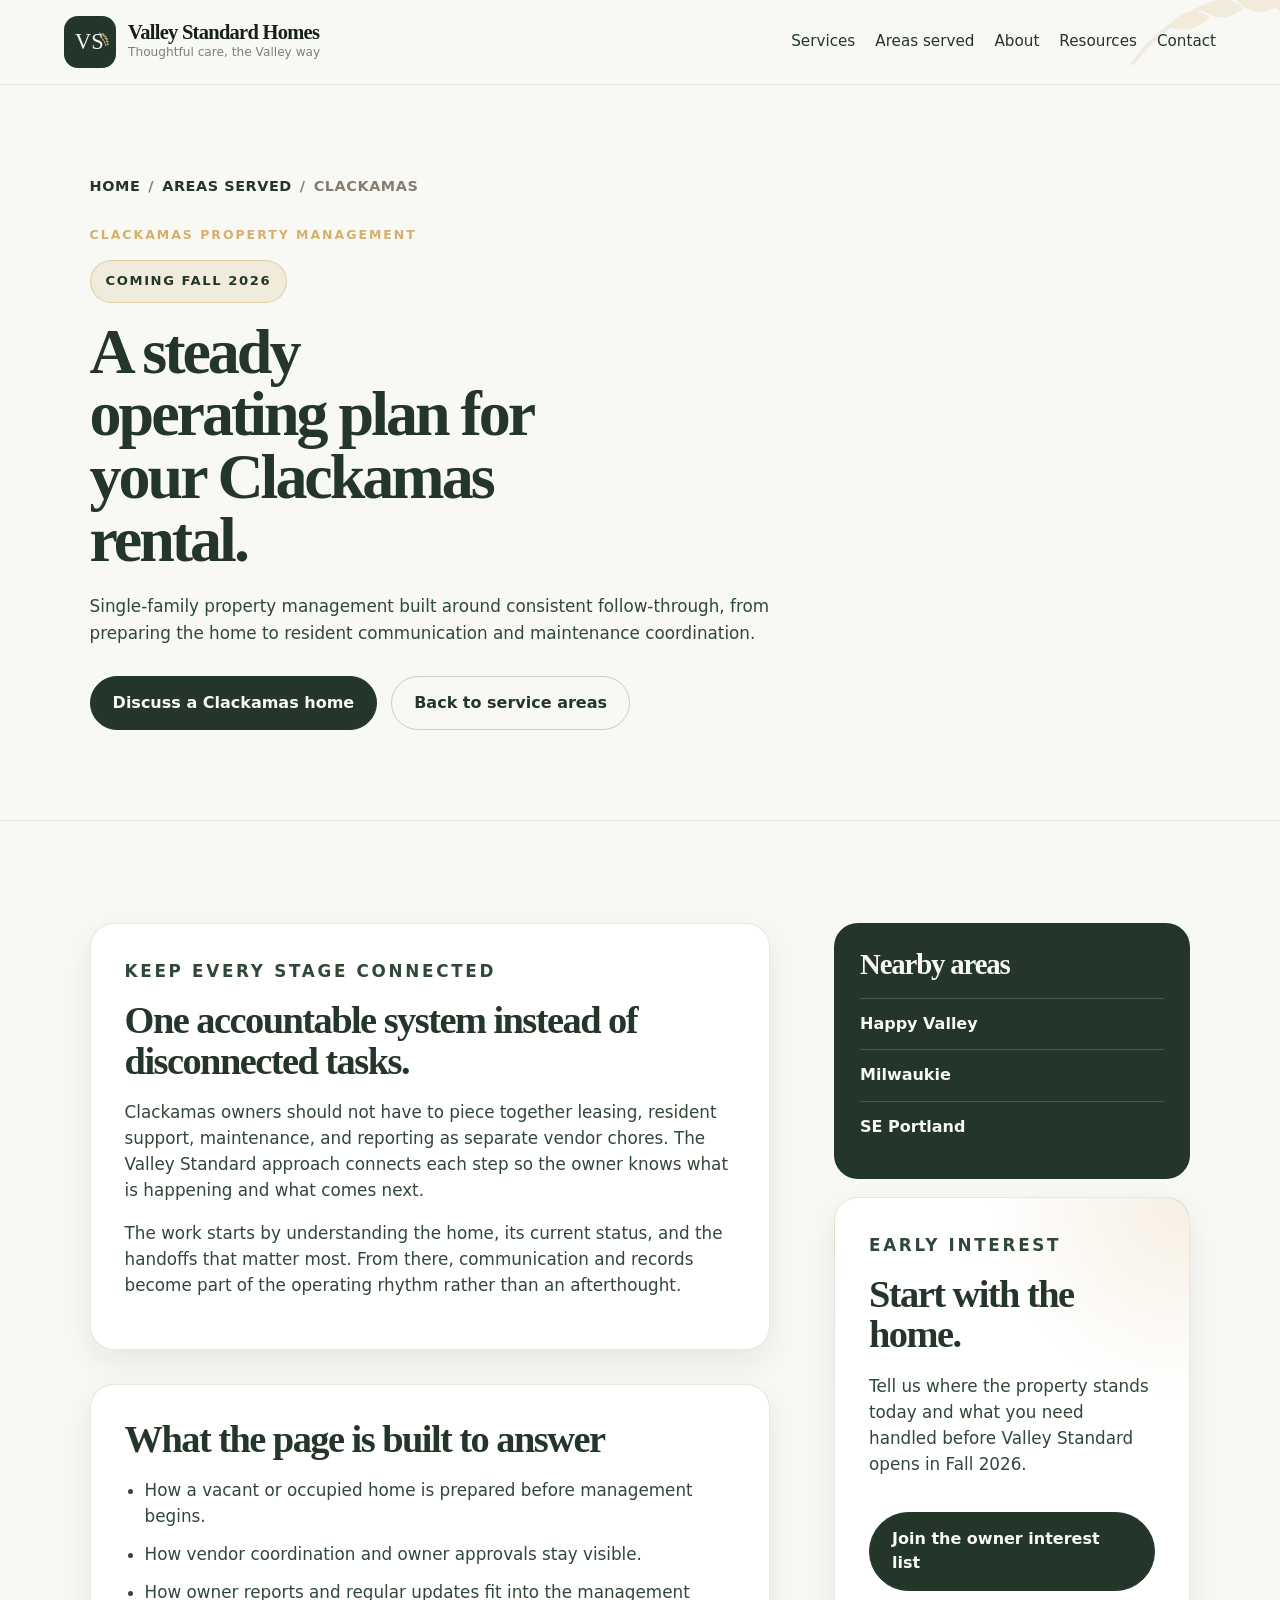
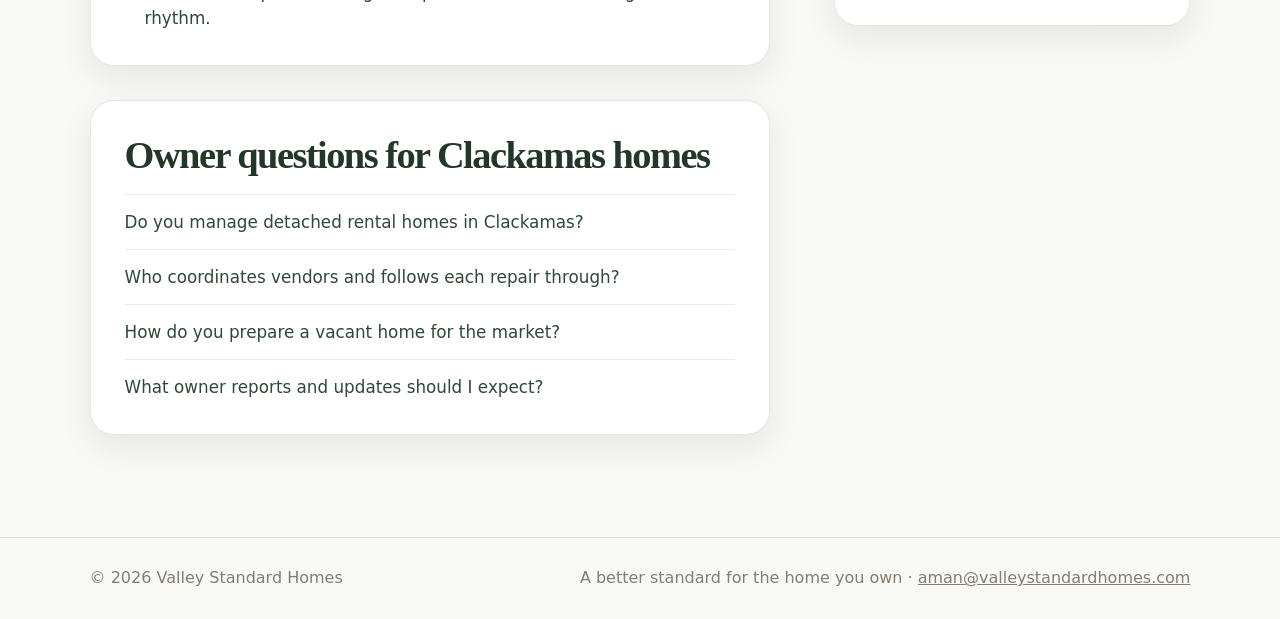
==== areas/clackamas/index.html @ 62364cc5 "Build service area pages Co-authored-by: Copilot App <223556219+Copilot@users.noreply.github.com>  C" ====
<!doctype html>
<html lang="en">
  <head>
    <meta charset="utf-8">
    <meta name="viewport" content="width=device-width, initial-scale=1">
    <title>Clackamas Property Management | Valley Standard Homes</title>
    <meta name="description" content="Single-family property management for Clackamas owners who want leasing, resident communication, maintenance coordination, and owner reporting connected in one system.">
    <meta property="og:title" content="Clackamas Property Management | Valley Standard Homes">
    <meta property="og:description" content="A steady operating plan for your Clackamas rental, from preparing the home to owner updates.">
    <meta property="og:type" content="website">
    <meta property="og:url" content="https://valleystandardhomes.com/areas/clackamas/">
    <meta property="og:image" content="https://valleystandardhomes.com/assets/social-card.png">
    <meta property="og:image:type" content="image/png">
    <meta property="og:image:width" content="1200">
    <meta property="og:image:height" content="630">
    <meta property="og:image:alt" content="Valley Standard Homes logo and single-family property management message">
    <link rel="canonical" href="https://valleystandardhomes.com/areas/clackamas/">
    <link rel="icon" href="../../assets/valley-standard-icon.svg" type="image/svg+xml">
    <link rel="stylesheet" href="../../styles.css">
  </head>
  <body>
    <header class="site-header">
      <svg class="header-olive" viewBox="0 0 220 88" aria-hidden="true"><path d="M18 70 C74 12, 142 8, 206 28" /><path d="M58 38 C70 24, 87 22, 100 34 C86 45, 71 46, 58 38Z" /><path d="M92 25 C106 14, 123 15, 134 29 C119 39, 105 38, 92 25Z" /><path d="M128 20 C144 12, 160 16, 169 31 C153 39, 139 35, 128 20Z" /><path d="M162 25 C178 20, 192 27, 198 43 C183 48, 171 41, 162 25Z" /></svg>
      <a class="brand" href="/" aria-label="Valley Standard Homes home"><img src="../../assets/valley-standard-icon.svg" alt="" class="brand-mark"><span><strong>Valley Standard Homes</strong><small>Thoughtful care, the Valley way</small></span></a>
      <nav class="nav" aria-label="Main navigation"><a href="/#services">Services</a><a href="/#areas">Areas served</a><a href="/#about">About</a><a href="/#resources">Resources</a><a href="/#contact">Contact</a></nav>
      <details class="mobile-menu"><summary aria-label="Open navigation menu"><span></span><span></span><span></span></summary><div class="mobile-menu-panel"><a href="/#services">Services</a><a href="/#areas">Areas served</a><a href="/#about">About</a><a href="/#resources">Resources</a><a href="/#contact">Contact</a></div></details>
    </header>

    <main>
      <section class="area-page-hero">
        <nav class="breadcrumb" aria-label="Breadcrumb"><a href="/">Home</a><span>/</span><a href="/#areas">Areas served</a><span>/</span><span>Clackamas</span></nav>
        <p class="eyebrow">Clackamas property management</p>
        <p class="launch-status">Coming Fall 2026</p>
        <h1>A steady operating plan for your Clackamas rental.</h1>
        <p class="hero-copy">Single-family property management built around consistent follow-through, from preparing the home to resident communication and maintenance coordination.</p>
        <div class="hero-actions"><a class="button primary" href="/#contact">Discuss a Clackamas home</a><a class="button secondary" href="/#areas">Back to service areas</a></div>
      </section>

      <section class="section area-layout">
        <div class="area-main">
          <article class="area-panel">
            <p class="eyebrow">Keep every stage connected</p>
            <h2>One accountable system instead of disconnected tasks.</h2>
            <p>Clackamas owners should not have to piece together leasing, resident support, maintenance, and reporting as separate vendor chores. The Valley Standard approach connects each step so the owner knows what is happening and what comes next.</p>
            <p>The work starts by understanding the home, its current status, and the handoffs that matter most. From there, communication and records become part of the operating rhythm rather than an afterthought.</p>
          </article>

          <article class="area-panel">
            <h2>What the page is built to answer</h2>
            <ul>
              <li>How a vacant or occupied home is prepared before management begins.</li>
              <li>How vendor coordination and owner approvals stay visible.</li>
              <li>How owner reports and regular updates fit into the management rhythm.</li>
            </ul>
          </article>

          <article class="question-panel">
            <h2>Owner questions for Clackamas homes</h2>
            <ul class="question-list">
              <li>Do you manage detached rental homes in Clackamas?</li>
              <li>Who coordinates vendors and follows each repair through?</li>
              <li>How do you prepare a vacant home for the market?</li>
              <li>What owner reports and updates should I expect?</li>
            </ul>
          </article>
        </div>

        <aside class="area-sidebar">
          <div class="area-nav-card"><h2>Nearby areas</h2><a href="/areas/happy-valley/">Happy Valley</a><a href="/areas/milwaukie/">Milwaukie</a><a href="/areas/portland/">SE Portland</a></div>
          <div class="area-cta"><p class="eyebrow">Early interest</p><h2>Start with the home.</h2><p>Tell us where the property stands today and what you need handled before Valley Standard opens in Fall 2026.</p><a class="button primary" href="/#contact">Join the owner interest list</a></div>
        </aside>
      </section>
    </main>

    <footer class="site-footer"><span>© 2026 Valley Standard Homes</span><span>A better standard for the home you own · <a href="mailto:aman@valleystandardhomes.com">aman@valleystandardhomes.com</a></span></footer>
  </body>
</html>
---- styles.css ----
:root {
  color-scheme: light;
  --green: #233629;
  --green-2: #304838;
  --cream: #f8f8f5;
  --sand: #e7dfd2;
  --mist: #dbe8df;
  --taupe: #857d71;
  --gold: #d4b06d;
  --rust: #ad4e31;
  --ink: #162019;
  --white: #ffffff;
  --shadow: 0 24px 70px rgba(22, 32, 25, 0.13);
  --display-font: "Iowan Old Style", "Bodoni 72", Didot, "Hoefler Text", Georgia, "Times New Roman", serif;
}

* {
  box-sizing: border-box;
}

html {
  overflow-x: clip;
  scroll-behavior: smooth;
  width: 100%;
}

body {
  margin: 0;
  background: var(--cream);
  color: var(--ink);
  font-family: Inter, ui-sans-serif, system-ui, -apple-system, BlinkMacSystemFont, "Segoe UI", sans-serif;
  line-height: 1.55;
  overflow-x: clip;
  width: 100%;
}

a {
  color: inherit;
}

.site-header {
  align-items: center;
  background: rgba(248, 248, 245, 0.92);
  border-bottom: 1px solid rgba(133, 125, 113, 0.18);
  display: flex;
  justify-content: space-between;
  left: 0;
  overflow: hidden;
  padding: 16px clamp(20px, 5vw, 72px);
  position: sticky;
  right: 0;
  top: 0;
  backdrop-filter: blur(14px);
  z-index: 10;
}

.header-olive {
  height: 88px;
  opacity: 0.18;
  pointer-events: none;
  position: absolute;
  right: clamp(-74px, -4vw, -24px);
  top: -18px;
  transform: rotate(-7deg);
  width: 220px;
  z-index: 0;
}

.header-olive path {
  fill: var(--gold);
}

.header-olive path:first-child {
  fill: none;
  stroke: var(--gold);
  stroke-linecap: round;
  stroke-width: 4;
}

.brand {
  align-items: center;
  display: inline-flex;
  gap: 12px;
  min-width: 0;
  position: relative;
  text-decoration: none;
  z-index: 1;
}

.brand span {
  min-width: 0;
}

.brand-mark {
  border-radius: 14px;
  height: 52px;
  width: 52px;
}

.brand strong {
  display: block;
  font-family: var(--display-font);
  font-size: clamp(1.25rem, 1.6vw, 1.7rem);
  font-weight: 700;
  letter-spacing: -0.035em;
  line-height: 1;
}

.brand small {
  color: var(--taupe);
  display: block;
  font-size: 0.76rem;
}

.nav {
  display: flex;
  gap: 20px;
  font-size: 0.95rem;
  position: relative;
  z-index: 1;
}

.nav a {
  color: var(--green);
  text-decoration: none;
}

.mobile-menu {
  display: none;
  position: relative;
  z-index: 2;
}

.mobile-menu summary {
  align-items: center;
  background: var(--green);
  border: 1px solid rgba(35, 54, 41, 0.24);
  border-radius: 999px;
  box-shadow: 0 10px 26px rgba(22, 32, 25, 0.1);
  cursor: pointer;
  display: inline-flex;
  height: 44px;
  justify-content: center;
  list-style: none;
  width: 44px;
}

.mobile-menu summary::-webkit-details-marker {
  display: none;
}

.mobile-menu summary span {
  background: var(--cream);
  border-radius: 999px;
  display: block;
  height: 2px;
  position: absolute;
  transition: transform 160ms ease, opacity 160ms ease;
  width: 18px;
}

.mobile-menu summary span:nth-child(1) {
  transform: translateY(-6px);
}

.mobile-menu summary span:nth-child(3) {
  transform: translateY(6px);
}

.mobile-menu[open] summary span:nth-child(1) {
  transform: rotate(45deg);
}

.mobile-menu[open] summary span:nth-child(2) {
  opacity: 0;
}

.mobile-menu[open] summary span:nth-child(3) {
  transform: rotate(-45deg);
}

.mobile-menu-panel {
  background: rgba(248, 248, 245, 0.98);
  border: 1px solid rgba(133, 125, 113, 0.16);
  border-radius: 0 0 26px 26px;
  box-shadow: 0 24px 54px rgba(22, 32, 25, 0.14);
  display: grid;
  gap: 0;
  left: 0;
  padding: 8px 24px 18px;
  position: fixed;
  right: 0;
  top: 84px;
}

.mobile-menu-panel a {
  align-items: center;
  border-bottom: 1px solid rgba(133, 125, 113, 0.12);
  border-radius: 0;
  color: var(--green);
  display: flex;
  font-weight: 800;
  justify-content: space-between;
  padding: 16px 0;
  text-decoration: none;
}

.mobile-menu-panel a::after {
  color: var(--gold);
  content: "→";
  font-family: Georgia, "Times New Roman", serif;
  font-size: 1.2rem;
}

.mobile-menu-panel a:last-child {
  border-bottom: 0;
}

.mobile-menu-panel a:hover {
  color: var(--gold);
}

.hero {
  align-items: center;
  display: grid;
  gap: clamp(28px, 4vw, 56px);
  grid-template-columns: minmax(620px, 1fr) minmax(320px, 0.62fr);
  min-height: auto;
  padding: clamp(42px, 5.5vw, 72px) clamp(28px, 5.5vw, 72px) clamp(52px, 6vw, 84px);
}

.hero-content {
  max-width: 760px;
}

.eyebrow {
  color: var(--gold);
  font-size: 0.78rem;
  font-weight: 800;
  letter-spacing: 0.16em;
  margin: 0 0 16px;
  text-transform: uppercase;
}

h1,
h2,
h3 {
  color: var(--green);
  font-family: var(--display-font);
  line-height: 1.05;
  margin: 0;
}

h1 {
  font-size: clamp(3.6rem, 5vw, 5.15rem);
  letter-spacing: -0.047em;
  line-height: 0.98;
  max-width: 14.5ch;
}

h2 {
  font-size: clamp(2.1rem, 4.5vw, 4rem);
  letter-spacing: -0.04em;
}

h3 {
  font-size: 1.42rem;
}

.hero-copy {
  color: var(--green-2);
  font-size: clamp(1.05rem, 1.22vw, 1.2rem);
  margin: 22px 0 0;
  max-width: 620px;
}

.launch-status {
  align-items: center;
  background: rgba(212, 176, 109, 0.18);
  border: 1px solid rgba(212, 176, 109, 0.52);
  border-radius: 999px;
  color: var(--green);
  display: inline-flex;
  font-size: 0.82rem;
  font-weight: 900;
  letter-spacing: 0.12em;
  margin: 0 0 18px;
  padding: 10px 15px;
  text-transform: uppercase;
}

.hero-actions {
  display: flex;
  flex-wrap: wrap;
  gap: 14px;
  margin-top: 30px;
}

.button {
  align-items: center;
  border-radius: 999px;
  display: inline-flex;
  gap: 10px;
  font-weight: 800;
  justify-content: center;
  padding: 14px 22px;
  text-decoration: none;
  transition: transform 160ms ease, box-shadow 160ms ease, background 160ms ease;
}

.button:hover {
  transform: translateY(-1px);
}

.button.primary {
  background: var(--green);
  color: var(--cream);
  border: 1px solid var(--green);
}

.button-icon {
  fill: none;
  height: 18px;
  stroke: currentColor;
  stroke-linecap: round;
  stroke-linejoin: round;
  stroke-width: 2;
  width: 18px;
}

.button.secondary {
  border: 1px solid rgba(35, 54, 41, 0.22);
  color: var(--green);
}

.launch-note {
  color: var(--taupe);
  font-size: 0.92rem;
  font-weight: 800;
  letter-spacing: 0.08em;
  margin: 18px 0 0;
  text-transform: uppercase;
}

.hero-card {
  background: var(--white);
  border: 1px solid rgba(133, 125, 113, 0.16);
  border-radius: 32px;
  box-shadow: var(--shadow);
  padding: clamp(24px, 3vw, 34px);
  max-width: 430px;
}

.hero-side {
  display: grid;
  gap: 18px;
  justify-items: stretch;
  max-width: 430px;
}

.side-cta {
  width: 100%;
}

.promise-card {
  overflow: hidden;
  position: relative;
}

.promise-card > :not(.promise-laurel) {
  position: relative;
  z-index: 1;
}

.promise-laurel {
  height: 230px;
  opacity: 0.13;
  position: absolute;
  right: -52px;
  top: -46px;
  width: 230px;
}

.promise-laurel path {
  fill: var(--gold);
}

.promise-laurel path:first-child {
  fill: none;
  stroke: var(--gold);
  stroke-linecap: round;
  stroke-width: 8;
}

.logo-full {
  display: block;
  height: auto;
  margin-bottom: 20px;
  max-width: 100%;
}

.hero-card p {
  color: var(--green-2);
  font-size: 1rem;
  margin: 0;
}

.promise-card h2 {
  font-size: clamp(2rem, 2.9vw, 3rem);
  letter-spacing: -0.04em;
  margin-bottom: 28px;
}

.promise-label {
  color: var(--gold);
  font-size: 0.78rem;
  font-weight: 800;
  letter-spacing: 0.16em;
  margin-bottom: 14px !important;
  text-transform: uppercase;
}

.promise-list {
  border-bottom: 1px solid rgba(133, 125, 113, 0.2);
  border-top: 1px solid rgba(133, 125, 113, 0.2);
  display: grid;
  gap: 0;
  list-style: none;
  margin: 0 0 24px;
  padding: 0;
}

.promise-list li {
  align-items: center;
  color: var(--green);
  display: flex;
  font-weight: 800;
  gap: 14px;
  padding: 16px 0;
}

.promise-list li + li {
  border-top: 1px solid rgba(133, 125, 113, 0.16);
}

.promise-list span {
  color: var(--gold);
  font-family: Georgia, "Times New Roman", serif;
  font-size: 1.1rem;
}

.founder-section {
  align-items: center;
  background: var(--green);
  color: var(--cream);
  display: grid;
  gap: clamp(34px, 5vw, 72px);
  grid-template-columns: minmax(0, 1fr) minmax(260px, 340px);
  padding-bottom: clamp(56px, 7vw, 88px);
  padding-top: clamp(56px, 7vw, 88px);
}

.proof-strip {
  background: var(--green);
  color: var(--cream);
  display: grid;
  gap: 1px;
  grid-template-columns: repeat(3, minmax(0, 1fr));
  padding: 0 clamp(20px, 7vw, 96px);
}

.proof-strip article {
  border-left: 1px solid rgba(248, 248, 245, 0.18);
  display: grid;
  gap: 8px;
  padding: 26px 22px;
}

.proof-strip article:last-child {
  border-right: 1px solid rgba(248, 248, 245, 0.18);
}

.proof-strip strong {
  color: var(--cream);
  font-family: var(--display-font);
  font-size: clamp(1.32rem, 1.9vw, 1.9rem);
  letter-spacing: -0.035em;
  line-height: 1.08;
}

.proof-strip span {
  color: rgba(248, 248, 245, 0.72);
}

.founder-section h2,
.founder-section h3 {
  color: var(--cream);
}

.founder-copy {
  max-width: 820px;
}

.founder-kicker {
  align-items: center;
  display: flex;
  gap: 16px;
  margin-bottom: 18px;
}

.founder-identity {
  display: grid;
  gap: 3px;
}

.founder-kicker .eyebrow {
  margin: 0;
}

.founder-identity strong {
  color: var(--cream);
  font-family: var(--display-font);
  font-size: clamp(1.45rem, 2vw, 1.9rem);
  font-weight: 700;
  letter-spacing: -0.03em;
  line-height: 1;
}

.founder-identity span {
  color: rgba(248, 248, 245, 0.72);
  font-size: 0.92rem;
  line-height: 1.35;
}

.founder-section h2 {
  font-size: clamp(3.25rem, 5.1vw, 5.6rem);
  max-width: 13ch;
}

.founder-copy p:not(.eyebrow),
.founder-card p {
  color: rgba(248, 248, 245, 0.82);
  font-size: clamp(1.05rem, 1.35vw, 1.22rem);
}

.founder-email-note {
  align-items: flex-start;
  background: rgba(212, 176, 109, 0.1);
  border-radius: 22px;
  color: rgba(248, 248, 245, 0.82);
  display: flex;
  font-size: 1rem;
  gap: 12px;
  line-height: 1.55;
  margin: 0;
  padding: 20px;
}

.founder-email-icon {
  fill: none;
  flex: 0 0 auto;
  height: 22px;
  margin-top: 2px;
  stroke: var(--gold);
  stroke-linecap: round;
  stroke-linejoin: round;
  stroke-width: 1.9;
  width: 22px;
}

.founder-email-note a {
  color: var(--gold);
  font-weight: 800;
  text-decoration: none;
}

.founder-email-note a:hover {
  text-decoration: underline;
}

.founder-feature {
  align-self: center;
  display: grid;
  gap: 18px;
  justify-self: end;
  max-width: 360px;
  width: 100%;
}

.founder-photo {
  aspect-ratio: 1 / 1;
  border: 1px solid rgba(248, 248, 245, 0.22);
  border-radius: 999px;
  box-shadow: 0 14px 40px rgba(0, 0, 0, 0.16);
  display: block;
  flex: 0 0 auto;
  height: 68px;
  object-fit: cover;
  object-position: center center;
  width: 68px;
}

.founder-card {
  background: rgba(248, 248, 245, 0.08);
  border: 1px solid rgba(248, 248, 245, 0.18);
  border-radius: 26px;
  padding: 28px;
}

.founder-card h3 {
  font-size: clamp(1.8rem, 2.4vw, 2.45rem);
  letter-spacing: -0.04em;
}

.section {
  padding: clamp(60px, 8vw, 110px) clamp(20px, 7vw, 96px);
}

.split {
  border-top: 1px solid rgba(133, 125, 113, 0.18);
  display: grid;
  gap: clamp(34px, 4.5vw, 64px);
  grid-template-columns: minmax(0, 0.8fr) minmax(0, 1.2fr);
}

.owner-intro {
  color: var(--taupe);
  font-size: clamp(1.02rem, 1.2vw, 1.16rem);
  margin: 24px 0 0;
  max-width: 520px;
}

.cards,
.service-grid {
  display: grid;
  gap: 18px;
}

.cards {
  grid-template-columns: repeat(3, minmax(0, 1fr));
}

.card,
.service,
.contact-form {
  background: var(--white);
  border: 1px solid rgba(133, 125, 113, 0.18);
  border-radius: 24px;
}

.card {
  display: flex;
  flex-direction: column;
  min-height: 330px;
  padding: 28px;
}

.card p {
  color: var(--taupe);
  margin: 14px 0 0;
  min-height: 142px;
}

.card-points {
  border-top: 1px solid rgba(133, 125, 113, 0.16);
  color: var(--green);
  display: flex;
  flex-wrap: wrap;
  gap: 8px;
  font-size: 0.78rem;
  font-weight: 800;
  letter-spacing: 0.04em;
  line-height: 1.1;
  list-style: none;
  margin: 0;
  padding: 20px 0 0;
  text-transform: uppercase;
}

.card-points li {
  align-items: center;
  background: rgba(212, 176, 109, 0.13);
  border: 1px solid rgba(212, 176, 109, 0.24);
  border-radius: 999px;
  display: flex;
  gap: 8px;
  padding: 9px 11px;
}

.card-points li::before {
  background: var(--gold);
  border-radius: 999px;
  content: "";
  flex: 0 0 auto;
  height: 6px;
  width: 6px;
}

.card-icon {
  align-items: center;
  background: linear-gradient(145deg, rgba(212, 176, 109, 0.2), rgba(231, 223, 210, 0.46));
  border: 1px solid rgba(212, 176, 109, 0.34);
  border-radius: 999px;
  display: inline-flex;
  height: 64px;
  justify-content: center;
  margin-bottom: 28px;
  width: 64px;
}

.card-icon svg {
  fill: none;
  height: 34px;
  stroke: var(--green);
  stroke-linecap: round;
  stroke-linejoin: round;
  stroke-width: 2.6;
  width: 34px;
}

.section-heading {
  max-width: 820px;
}

.section-heading p:not(.eyebrow),
.service-area p,
.contact-section p {
  color: var(--green-2);
  font-size: 1.12rem;
}

.service-grid {
  grid-template-columns: repeat(3, minmax(0, 1fr));
  margin-top: 42px;
}

.service {
  display: grid;
  gap: 18px;
  min-height: 238px;
  overflow: hidden;
  position: relative;
  color: var(--green);
  padding: 30px;
}

.service::after {
  background: radial-gradient(circle, rgba(212, 176, 109, 0.22), transparent 68%);
  content: "";
  height: 160px;
  position: absolute;
  right: -72px;
  top: -82px;
  width: 160px;
}

.service > * {
  position: relative;
  z-index: 1;
}

.service-number {
  align-items: center;
  background: rgba(212, 176, 109, 0.14);
  border: 1px solid rgba(212, 176, 109, 0.34);
  border-radius: 999px;
  color: var(--gold);
  display: inline-flex;
  font-family: Georgia, "Times New Roman", serif;
  font-size: 0.9rem;
  font-weight: 800;
  height: 44px;
  justify-content: center;
  width: 44px;
}

.service h3 {
  font-size: clamp(1.5rem, 2vw, 2rem);
  letter-spacing: -0.04em;
}

.service p {
  color: var(--taupe);
  font-size: 1rem;
  margin: 0;
}

.service-area {
  background: var(--green);
  color: var(--cream);
}

.service-area h2,
.service-area p {
  color: var(--cream);
}

.area-list {
  display: flex;
  flex-wrap: wrap;
  gap: 10px;
  list-style: none;
  margin: 28px 0 0;
  padding: 0;
}

.area-list li {
  background: rgba(248, 248, 245, 0.1);
  border: 1px solid rgba(248, 248, 245, 0.22);
  border-radius: 999px;
  color: var(--cream);
  font-weight: 800;
}

.area-list a {
  display: block;
  padding: 10px 14px;
  text-decoration: none;
}

.area-list a:hover {
  color: var(--gold);
}

.breadcrumb {
  color: var(--taupe);
  display: flex;
  flex-wrap: wrap;
  font-size: 0.9rem;
  font-weight: 800;
  gap: 8px;
  letter-spacing: 0.04em;
  margin-bottom: 28px;
  text-transform: uppercase;
}

.breadcrumb a {
  color: var(--green);
  text-decoration: none;
}

.area-page-hero {
  border-bottom: 1px solid rgba(133, 125, 113, 0.18);
  padding: clamp(48px, 7vw, 92px) clamp(20px, 7vw, 96px);
}

.area-page-hero h1 {
  max-width: 14ch;
}

.area-page-hero .hero-copy {
  max-width: 720px;
}

.area-layout {
  align-items: start;
  display: grid;
  gap: clamp(34px, 5vw, 72px);
  grid-template-columns: minmax(0, 1.05fr) minmax(280px, 0.55fr);
}

.area-main {
  display: grid;
  gap: 34px;
}

.area-panel,
.question-panel,
.area-cta {
  background: var(--white);
  border: 1px solid rgba(133, 125, 113, 0.18);
  border-radius: 24px;
  box-shadow: 0 12px 32px rgba(22, 32, 25, 0.08);
  padding: clamp(24px, 3vw, 34px);
}

.area-panel h2,
.question-panel h2,
.area-cta h2 {
  font-size: clamp(2rem, 3vw, 3.15rem);
  margin-bottom: 18px;
}

.area-panel p,
.area-panel li,
.question-list li,
.area-cta p {
  color: var(--green-2);
  font-size: 1.05rem;
}

.area-panel ul {
  display: grid;
  gap: 12px;
  margin: 18px 0 0;
  padding-left: 20px;
}

.question-list {
  display: grid;
  gap: 14px;
  list-style: none;
  margin: 0;
  padding: 0;
}

.question-list li {
  border-top: 1px solid rgba(133, 125, 113, 0.16);
  padding-top: 14px;
}

.area-sidebar {
  display: grid;
  gap: 18px;
  position: sticky;
  top: 112px;
}

.area-nav-card {
  background: var(--green);
  border-radius: 24px;
  color: var(--cream);
  padding: 26px;
}

.area-nav-card h2 {
  color: var(--cream);
  font-size: 1.8rem;
  margin-bottom: 18px;
}

.area-nav-card a {
  border-top: 1px solid rgba(248, 248, 245, 0.18);
  color: var(--cream);
  display: block;
  font-weight: 800;
  padding: 13px 0;
  text-decoration: none;
}

.area-nav-card a:hover {
  color: var(--gold);
}

.area-cta {
  background:
    radial-gradient(circle at top right, rgba(212, 176, 109, 0.2), transparent 36%),
    var(--white);
}

.area-cta .button {
  margin-top: 18px;
}

.link-row {
  display: flex;
  flex-wrap: wrap;
  gap: 12px;
  margin-top: 22px;
}

.resources-section {
  background: var(--mist);
}

.contact-section {
  display: grid;
  gap: clamp(32px, 6vw, 80px);
  grid-template-columns: minmax(0, 0.8fr) minmax(300px, 0.9fr);
}

.contact-form {
  background:
    radial-gradient(circle at top right, rgba(212, 176, 109, 0.18), transparent 34%),
    var(--white);
  box-shadow: var(--shadow);
  display: grid;
  gap: 16px;
  padding: clamp(26px, 4vw, 38px);
}

.form-heading {
  border-bottom: 1px solid rgba(133, 125, 113, 0.16);
  margin-bottom: 6px;
  padding-bottom: 18px;
}

.form-heading span {
  color: var(--gold);
  display: block;
  font-size: 0.74rem;
  font-weight: 900;
  letter-spacing: 0.16em;
  margin-bottom: 8px;
  text-transform: uppercase;
}

.form-heading h3 {
  font-size: clamp(1.8rem, 2.4vw, 2.35rem);
  letter-spacing: -0.04em;
}

label {
  color: var(--green);
  display: grid;
  gap: 9px;
}

label > span {
  font-size: 0.82rem;
  font-weight: 900;
  letter-spacing: 0.06em;
  text-transform: uppercase;
}

input,
select,
textarea {
  background: rgba(248, 248, 245, 0.74);
  border: 1px solid rgba(133, 125, 113, 0.24);
  border-radius: 18px;
  color: var(--ink);
  font: inherit;
  min-height: 56px;
  padding: 15px 16px;
  transition: border-color 160ms ease, box-shadow 160ms ease, background 160ms ease;
  width: 100%;
}

select {
  appearance: none;
  background-image:
    linear-gradient(45deg, transparent 50%, var(--green) 50%),
    linear-gradient(135deg, var(--green) 50%, transparent 50%);
  background-position:
    calc(100% - 20px) 52%,
    calc(100% - 14px) 52%;
  background-repeat: no-repeat;
  background-size: 6px 6px, 6px 6px;
}

input:focus,
select:focus,
textarea:focus {
  background: var(--white);
  border-color: rgba(212, 176, 109, 0.82);
  box-shadow: 0 0 0 4px rgba(212, 176, 109, 0.14);
  outline: none;
}

input::placeholder,
textarea::placeholder {
  color: rgba(133, 125, 113, 0.76);
}

textarea {
  resize: vertical;
}

.contact-form .button {
  cursor: pointer;
  font: inherit;
  width: fit-content;
}

.contact-form .button:disabled {
  cursor: wait;
  opacity: 0.72;
  transform: none;
}

.form-status {
  color: var(--taupe);
  font-size: 0.92rem;
  margin: -4px 0 0;
}

.privacy-note {
  color: var(--taupe);
  font-size: 0.88rem;
  margin: 0;
}

.site-footer {
  align-items: center;
  border-top: 1px solid rgba(133, 125, 113, 0.18);
  color: var(--taupe);
  display: flex;
  flex-wrap: wrap;
  gap: 12px 28px;
  justify-content: space-between;
  padding: 28px clamp(20px, 7vw, 96px);
}

@media (max-width: 900px) {
  .site-header {
    align-items: flex-start;
    gap: 18px;
  }

  .nav {
    display: none;
  }

  .mobile-menu {
    display: block;
  }

  .hero,
  .split,
  .contact-section,
  .area-layout,
  .founder-section,
  .proof-strip {
    grid-template-columns: 1fr;
  }

  .hero {
    min-height: auto;
  }

  .proof-strip article,
  .proof-strip article:last-child {
    border-left: 0;
    border-right: 0;
    border-top: 1px solid rgba(248, 248, 245, 0.18);
  }

  .area-sidebar {
    position: static;
  }

  .cards,
  .service-grid {
    grid-template-columns: 1fr;
  }

  h1 {
    font-size: clamp(2.75rem, 10vw, 4.7rem);
    max-width: 11ch;
  }
}

@media (max-width: 640px) {
  body {
    overflow-x: hidden;
  }

  .site-header {
    align-items: center;
    padding: 18px 24px;
  }

  .header-olive {
    opacity: 0.2;
    right: -92px;
    top: -24px;
    width: 210px;
  }

  .brand-mark {
    border-radius: 12px;
    height: 48px;
    width: 48px;
  }

  .brand strong {
    font-size: 1.15rem;
    letter-spacing: -0.03em;
  }

  .brand small {
    font-size: 0.78rem;
    line-height: 1.25;
  }

  .hero {
    gap: 34px;
    padding: 36px 24px 52px;
  }

  .eyebrow {
    font-size: 0.7rem;
    letter-spacing: 0.13em;
    line-height: 1.75;
  }

  h1 {
    font-size: clamp(3rem, 12vw, 3.35rem);
    letter-spacing: -0.05em;
    line-height: 1.02;
    max-width: 100%;
  }

  h2 {
    font-size: clamp(2.35rem, 9vw, 2.95rem);
    line-height: 1.04;
  }

  .hero-copy,
  .section-heading p:not(.eyebrow),
  .service-area p,
  .contact-section p,
  .owner-intro {
    font-size: 1.02rem;
    line-height: 1.65;
  }

  .launch-status {
    font-size: 0.76rem;
    margin-bottom: 22px;
    padding: 9px 14px;
  }

  .hero-actions {
    display: grid;
    margin-top: 26px;
  }

  .button,
  .contact-form .button {
    min-height: 56px;
    width: 100%;
  }

  .section {
    padding: 58px 24px;
  }

  .hero-card {
    max-width: none;
    padding: 26px;
  }

  .hero-side {
    max-width: none;
  }

  .promise-card h2 {
    font-size: clamp(2.15rem, 9vw, 2.75rem);
  }

  .promise-list li {
    align-items: flex-start;
    font-size: 0.96rem;
  }

  .founder-section {
    padding-bottom: 64px;
    padding-top: 64px;
  }

  .founder-section h2 {
    font-size: clamp(2.45rem, 10vw, 3.1rem);
    max-width: 100%;
  }

  .founder-kicker {
    align-items: flex-start;
    gap: 18px;
  }

  .founder-photo {
    height: 86px;
    width: 86px;
  }

  .founder-identity span {
    font-size: 0.86rem;
  }

  .founder-feature {
    justify-self: stretch;
    max-width: none;
  }

  .founder-card,
  .founder-email-note {
    border-radius: 22px;
    padding: 24px;
  }

  .founder-email-note {
    font-size: 0.98rem;
  }

  .card {
    min-height: auto;
    padding: 26px;
  }

  .card p {
    min-height: auto;
  }

  .card-points {
    margin-top: 24px;
  }

  .service-grid {
    margin-top: 30px;
  }

  .service {
    min-height: auto;
    padding: 26px;
  }

  .service h3 {
    font-size: 1.55rem;
  }

  .hero-card,
  .card,
  .service,
  .contact-form {
    border-radius: 20px;
  }
}

@media (max-width: 380px) {
  .brand small {
    display: none;
  }

  h1 {
    font-size: 2.25rem;
    max-width: 100%;
  }
}
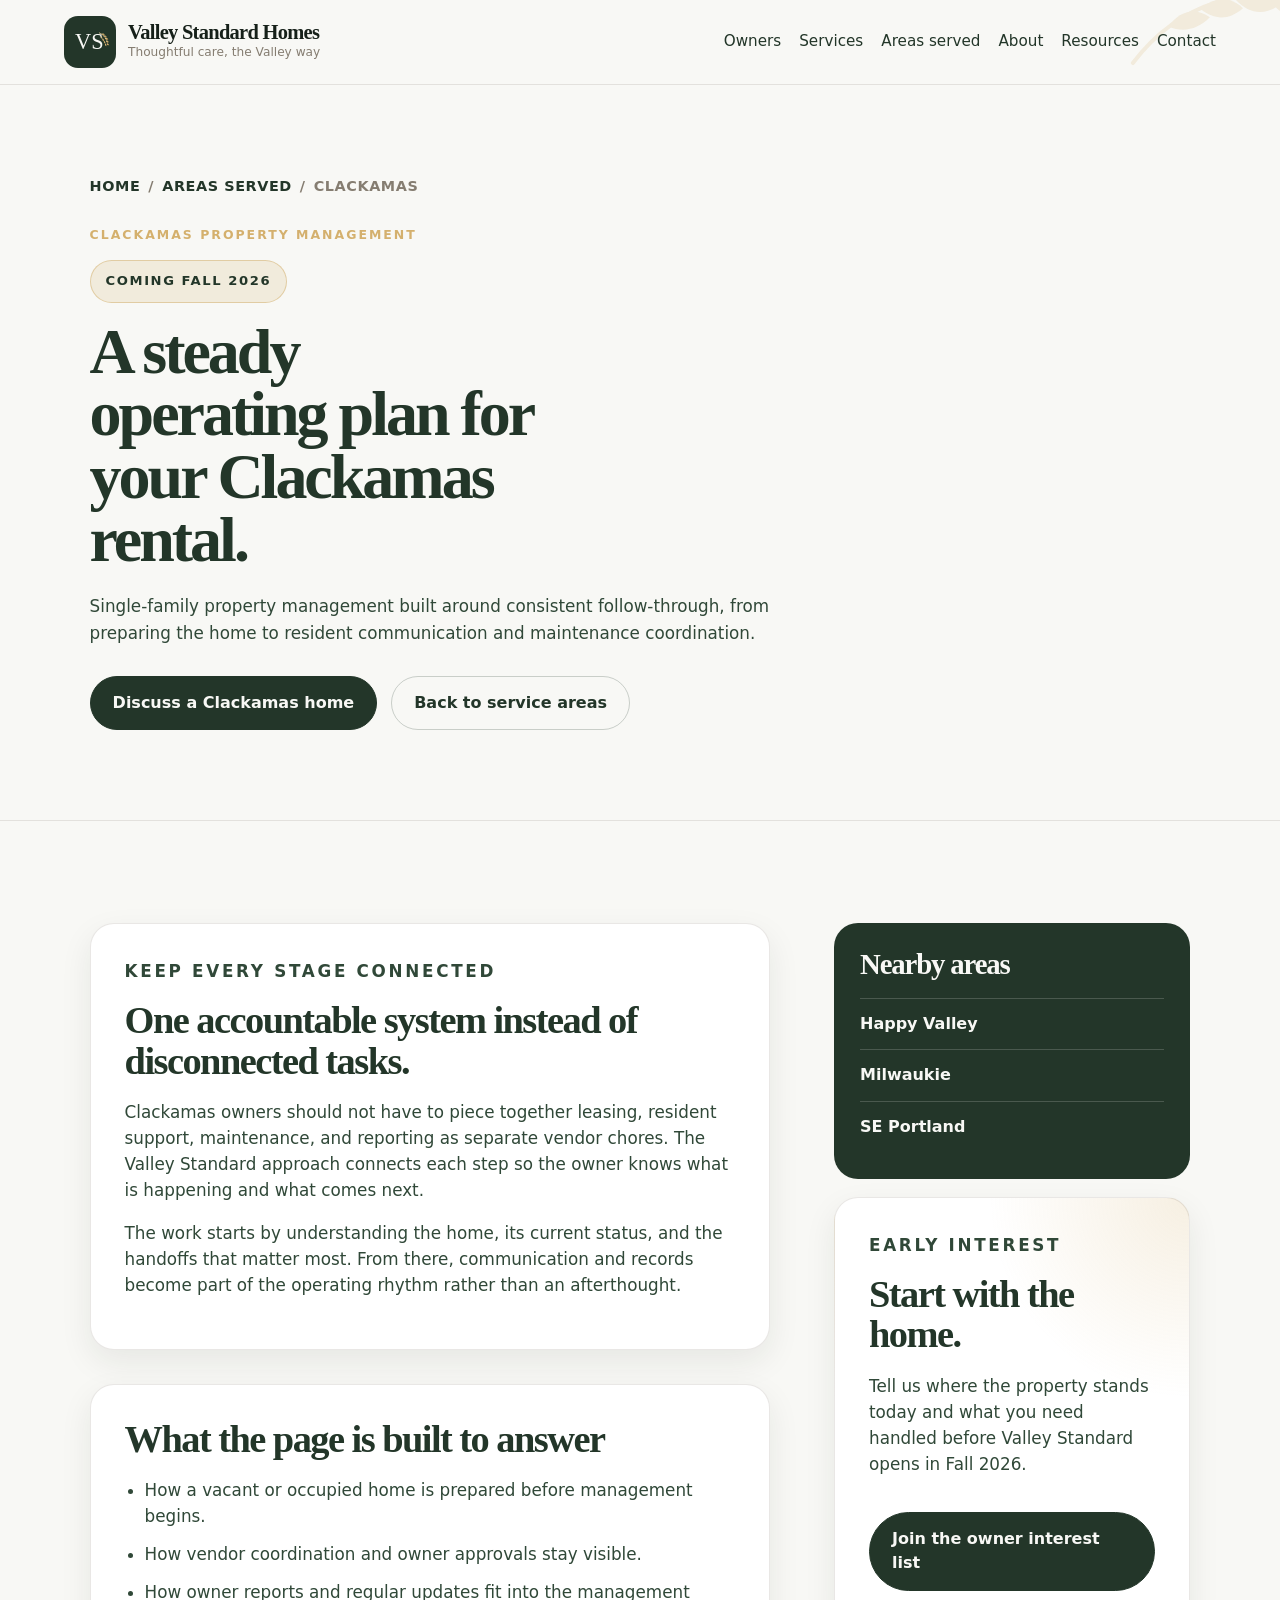
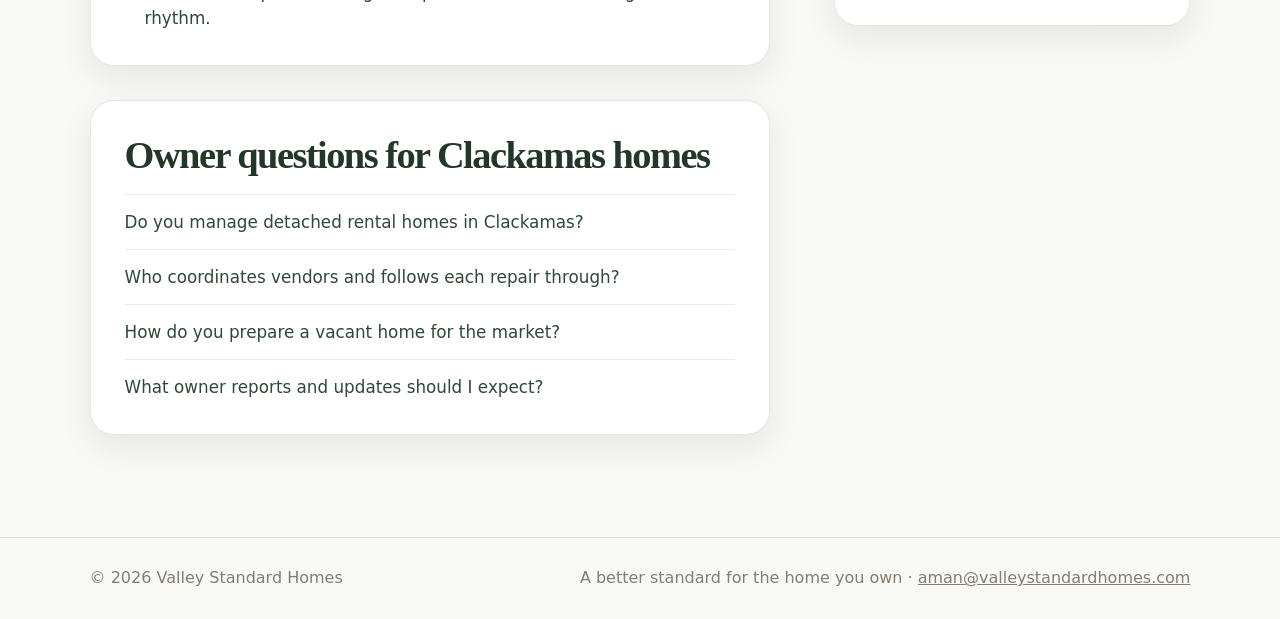
==== commit 3dabdf7b: "Improve homepage navigation and hero photo Co-authored-by: Copilot App <223556219+Copilot@users.nore" ====
--- a/areas/clackamas/index.html
+++ b/areas/clackamas/index.html
@@ -22,8 +22,8 @@
     <header class="site-header">
       <svg class="header-olive" viewBox="0 0 220 88" aria-hidden="true"><path d="M18 70 C74 12, 142 8, 206 28" /><path d="M58 38 C70 24, 87 22, 100 34 C86 45, 71 46, 58 38Z" /><path d="M92 25 C106 14, 123 15, 134 29 C119 39, 105 38, 92 25Z" /><path d="M128 20 C144 12, 160 16, 169 31 C153 39, 139 35, 128 20Z" /><path d="M162 25 C178 20, 192 27, 198 43 C183 48, 171 41, 162 25Z" /></svg>
       <a class="brand" href="/" aria-label="Valley Standard Homes home"><img src="../../assets/valley-standard-icon.svg" alt="" class="brand-mark"><span><strong>Valley Standard Homes</strong><small>Thoughtful care, the Valley way</small></span></a>
-      <nav class="nav" aria-label="Main navigation"><a href="/#services">Services</a><a href="/#areas">Areas served</a><a href="/#about">About</a><a href="/#resources">Resources</a><a href="/#contact">Contact</a></nav>
-      <details class="mobile-menu"><summary aria-label="Open navigation menu"><span></span><span></span><span></span></summary><div class="mobile-menu-panel"><a href="/#services">Services</a><a href="/#areas">Areas served</a><a href="/#about">About</a><a href="/#resources">Resources</a><a href="/#contact">Contact</a></div></details>
+      <nav class="nav" aria-label="Main navigation"><a href="/#owners">Owners</a><a href="/#services">Services</a><a href="/#areas">Areas served</a><a href="/#about">About</a><a href="/#resources">Resources</a><a href="/#contact">Contact</a></nav>
+      <details class="mobile-menu"><summary aria-label="Open navigation menu"><span></span><span></span><span></span></summary><div class="mobile-menu-panel"><a href="/#owners">Owners</a><a href="/#services">Services</a><a href="/#areas">Areas served</a><a href="/#about">About</a><a href="/#resources">Resources</a><a href="/#contact">Contact</a></div></details>
     </header>
 
     <main>
@@ -73,5 +73,6 @@
     </main>
 
     <footer class="site-footer"><span>© 2026 Valley Standard Homes</span><span>A better standard for the home you own · <a href="mailto:aman@valleystandardhomes.com">aman@valleystandardhomes.com</a></span></footer>
+    <script src="../../site.js"></script>
   </body>
 </html>
--- a/styles.css
+++ b/styles.css
@@ -114,7 +114,7 @@
 
 .nav {
   display: flex;
-  gap: 20px;
+  gap: 18px;
   font-size: 0.95rem;
   position: relative;
   z-index: 1;
@@ -342,6 +342,24 @@
   text-transform: uppercase;
 }
 
+.hero-quick-links {
+  display: flex;
+  flex-wrap: wrap;
+  gap: 10px;
+  margin-top: 18px;
+}
+
+.hero-quick-links a {
+  border-bottom: 1px solid rgba(35, 54, 41, 0.28);
+  color: var(--green);
+  font-weight: 800;
+  text-decoration: none;
+}
+
+.hero-quick-links a:hover {
+  color: var(--gold);
+}
+
 .hero-card {
   background: var(--white);
   border: 1px solid rgba(133, 125, 113, 0.16);
@@ -356,6 +374,32 @@
   gap: 18px;
   justify-items: stretch;
   max-width: 430px;
+}
+
+.hero-photo-card {
+  background: var(--white);
+  border: 1px solid rgba(133, 125, 113, 0.16);
+  border-radius: 32px;
+  box-shadow: var(--shadow);
+  margin: 0;
+  overflow: hidden;
+}
+
+.hero-photo-card img {
+  aspect-ratio: 3 / 2;
+  display: block;
+  height: auto;
+  object-fit: cover;
+  width: 100%;
+}
+
+.hero-photo-card figcaption {
+  color: var(--green);
+  font-size: 0.78rem;
+  font-weight: 900;
+  letter-spacing: 0.12em;
+  padding: 14px 18px 16px;
+  text-transform: uppercase;
 }
 
 .side-cta {
@@ -1232,6 +1276,10 @@
     padding: 26px;
   }
 
+  .hero-photo-card {
+    border-radius: 22px;
+  }
+
   .hero-side {
     max-width: none;
   }
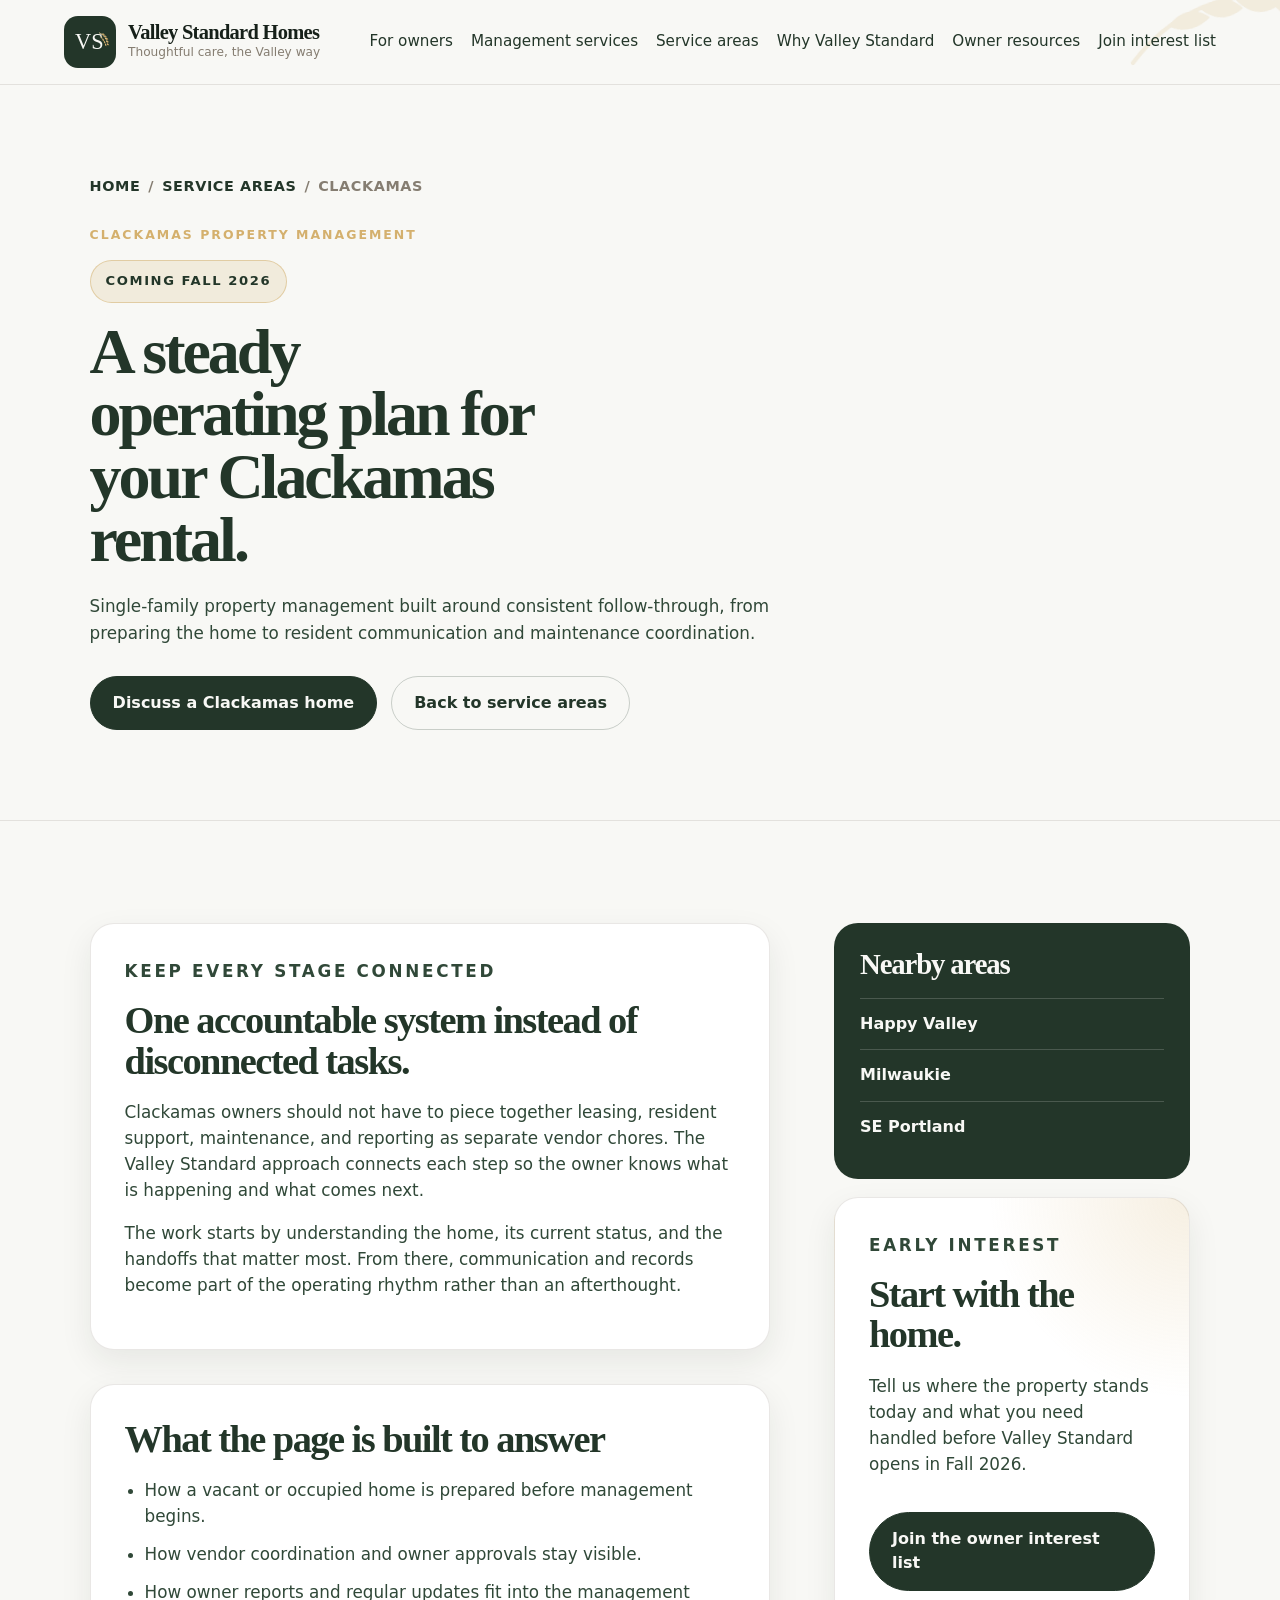
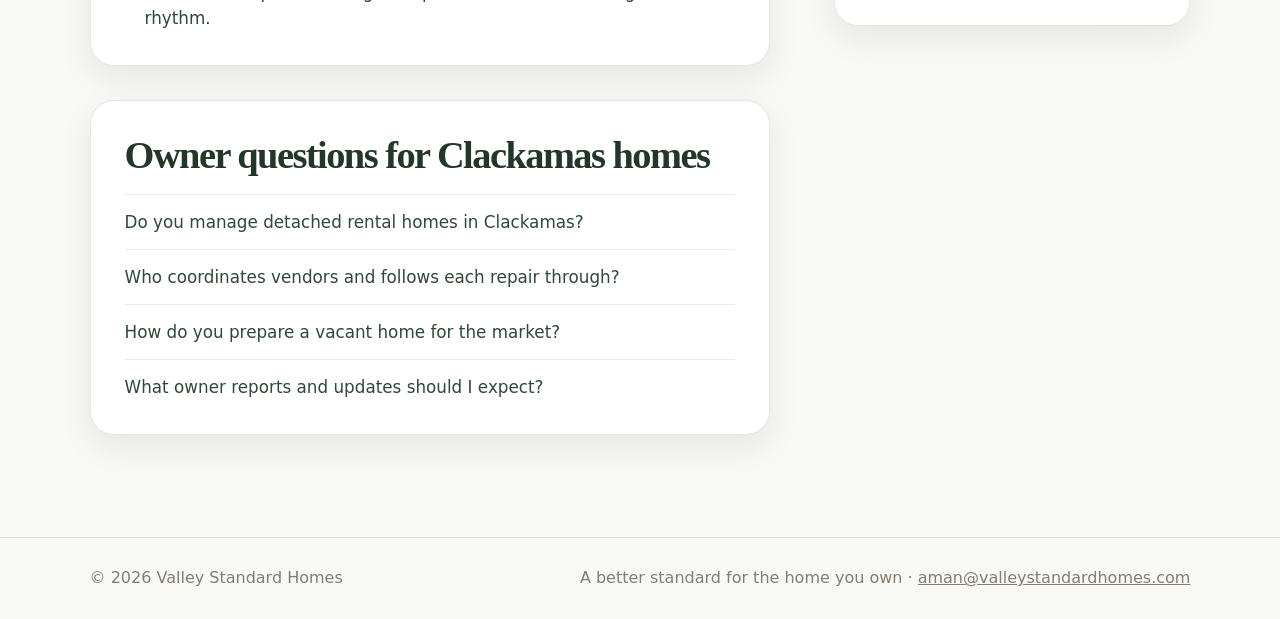
==== commit 99add8ae: "Polish responsive navigation and hero actions Co-authored-by: Copilot App <223556219+Copilot@users.n" ====
--- a/areas/clackamas/index.html
+++ b/areas/clackamas/index.html
@@ -22,13 +22,13 @@
     <header class="site-header">
       <svg class="header-olive" viewBox="0 0 220 88" aria-hidden="true"><path d="M18 70 C74 12, 142 8, 206 28" /><path d="M58 38 C70 24, 87 22, 100 34 C86 45, 71 46, 58 38Z" /><path d="M92 25 C106 14, 123 15, 134 29 C119 39, 105 38, 92 25Z" /><path d="M128 20 C144 12, 160 16, 169 31 C153 39, 139 35, 128 20Z" /><path d="M162 25 C178 20, 192 27, 198 43 C183 48, 171 41, 162 25Z" /></svg>
       <a class="brand" href="/" aria-label="Valley Standard Homes home"><img src="../../assets/valley-standard-icon.svg" alt="" class="brand-mark"><span><strong>Valley Standard Homes</strong><small>Thoughtful care, the Valley way</small></span></a>
-      <nav class="nav" aria-label="Main navigation"><a href="/#owners">Owners</a><a href="/#services">Services</a><a href="/#areas">Areas served</a><a href="/#about">About</a><a href="/#resources">Resources</a><a href="/#contact">Contact</a></nav>
-      <details class="mobile-menu"><summary aria-label="Open navigation menu"><span></span><span></span><span></span></summary><div class="mobile-menu-panel"><a href="/#owners">Owners</a><a href="/#services">Services</a><a href="/#areas">Areas served</a><a href="/#about">About</a><a href="/#resources">Resources</a><a href="/#contact">Contact</a></div></details>
+      <nav class="nav" aria-label="Main navigation"><a href="/#owners">For owners</a><a href="/#services">Management services</a><a href="/#areas">Service areas</a><a href="/#about">Why Valley Standard</a><a href="/#resources">Owner resources</a><a href="/#contact">Join interest list</a></nav>
+      <details class="mobile-menu"><summary aria-label="Open navigation menu"><span></span><span></span><span></span></summary><div class="mobile-menu-panel"><a href="/#owners">For owners</a><a href="/#services">Management services</a><a href="/#areas">Service areas</a><a href="/#about">Why Valley Standard</a><a href="/#resources">Owner resources</a><a href="/#contact">Join interest list</a></div></details>
     </header>
 
     <main>
       <section class="area-page-hero">
-        <nav class="breadcrumb" aria-label="Breadcrumb"><a href="/">Home</a><span>/</span><a href="/#areas">Areas served</a><span>/</span><span>Clackamas</span></nav>
+        <nav class="breadcrumb" aria-label="Breadcrumb"><a href="/">Home</a><span>/</span><a href="/#areas">Service areas</a><span>/</span><span>Clackamas</span></nav>
         <p class="eyebrow">Clackamas property management</p>
         <p class="launch-status">Coming Fall 2026</p>
         <h1>A steady operating plan for your Clackamas rental.</h1>
--- a/styles.css
+++ b/styles.css
@@ -45,13 +45,13 @@
   display: flex;
   justify-content: space-between;
   left: 0;
-  overflow: hidden;
+  overflow: visible;
   padding: 16px clamp(20px, 5vw, 72px);
   position: sticky;
   right: 0;
   top: 0;
   backdrop-filter: blur(14px);
-  z-index: 10;
+  z-index: 50;
 }
 
 .header-olive {
@@ -80,6 +80,7 @@
 .brand {
   align-items: center;
   display: inline-flex;
+  flex-shrink: 0;
   gap: 12px;
   min-width: 0;
   position: relative;
@@ -114,7 +115,7 @@
 
 .nav {
   display: flex;
-  gap: 18px;
+  gap: clamp(12px, 1.4vw, 18px);
   font-size: 0.95rem;
   position: relative;
   z-index: 1;
@@ -142,6 +143,7 @@
   height: 44px;
   justify-content: center;
   list-style: none;
+  position: relative;
   width: 44px;
 }
 
@@ -180,17 +182,20 @@
 }
 
 .mobile-menu-panel {
-  background: rgba(248, 248, 245, 0.98);
+  background: var(--cream);
   border: 1px solid rgba(133, 125, 113, 0.16);
   border-radius: 0 0 26px 26px;
   box-shadow: 0 24px 54px rgba(22, 32, 25, 0.14);
   display: grid;
   gap: 0;
   left: 0;
+  max-height: calc(100dvh - 84px);
+  overflow-y: auto;
   padding: 8px 24px 18px;
   position: fixed;
   right: 0;
   top: 84px;
+  z-index: 60;
 }
 
 .mobile-menu-panel a {
@@ -201,7 +206,8 @@
   display: flex;
   font-weight: 800;
   justify-content: space-between;
-  padding: 16px 0;
+  min-height: 58px;
+  padding: 15px 0;
   text-decoration: none;
 }
 
@@ -221,10 +227,10 @@
 }
 
 .hero {
-  align-items: center;
+  align-items: start;
   display: grid;
   gap: clamp(28px, 4vw, 56px);
-  grid-template-columns: minmax(620px, 1fr) minmax(320px, 0.62fr);
+  grid-template-columns: minmax(0, 1fr) minmax(360px, 0.7fr);
   min-height: auto;
   padding: clamp(42px, 5.5vw, 72px) clamp(28px, 5.5vw, 72px) clamp(52px, 6vw, 84px);
 }
@@ -373,7 +379,9 @@
   display: grid;
   gap: 18px;
   justify-items: stretch;
+  justify-self: end;
   max-width: 430px;
+  width: 100%;
 }
 
 .hero-photo-card {
@@ -1136,10 +1144,20 @@
   padding: 28px clamp(20px, 7vw, 96px);
 }
 
-@media (max-width: 900px) {
+@media (max-width: 1200px) {
+  .hero {
+    grid-template-columns: minmax(0, 1fr) minmax(340px, 0.62fr);
+  }
+
+  h1 {
+    font-size: clamp(3.35rem, 5.4vw, 4.85rem);
+  }
+}
+
+@media (max-width: 1040px) {
   .site-header {
-    align-items: flex-start;
-    gap: 18px;
+    padding-left: 24px;
+    padding-right: 24px;
   }
 
   .nav {
@@ -1161,6 +1179,33 @@
 
   .hero {
     min-height: auto;
+    padding-top: clamp(34px, 6vw, 58px);
+  }
+
+  .hero-content,
+  .hero-copy {
+    max-width: 720px;
+  }
+
+  .hero-side {
+    justify-self: stretch;
+    max-width: 720px;
+  }
+
+  .area-sidebar {
+    position: static;
+  }
+
+  h1 {
+    font-size: clamp(3.15rem, 8.8vw, 5rem);
+    max-width: 12ch;
+  }
+}
+
+@media (max-width: 900px) {
+  .site-header {
+    align-items: flex-start;
+    gap: 18px;
   }
 
   .proof-strip article,
@@ -1170,10 +1215,6 @@
     border-top: 1px solid rgba(248, 248, 245, 0.18);
   }
 
-  .area-sidebar {
-    position: static;
-  }
-
   .cards,
   .service-grid {
     grid-template-columns: 1fr;
@@ -1193,6 +1234,12 @@
   .site-header {
     align-items: center;
     padding: 18px 24px;
+  }
+
+  .mobile-menu-panel {
+    inset: 76px 16px auto;
+    border-radius: 22px;
+    box-shadow: 0 18px 48px rgba(22, 32, 25, 0.18);
   }
 
   .header-olive {
@@ -1220,7 +1267,7 @@
 
   .hero {
     gap: 34px;
-    padding: 36px 24px 52px;
+    padding: 34px 24px 52px;
   }
 
   .eyebrow {
@@ -1261,6 +1308,32 @@
     margin-top: 26px;
   }
 
+  .hero-quick-links {
+    display: grid;
+    gap: 12px;
+  }
+
+  .hero-quick-links a {
+    align-items: center;
+    background: rgba(255, 255, 255, 0.78);
+    border: 1px solid rgba(35, 54, 41, 0.16);
+    border-radius: 18px;
+    box-shadow: 0 10px 28px rgba(22, 32, 25, 0.07);
+    display: flex;
+    justify-content: space-between;
+    min-height: 56px;
+    padding: 15px 16px;
+    text-decoration: none;
+  }
+
+  .hero-quick-links a::after {
+    color: var(--gold);
+    content: "→";
+    font-family: Georgia, "Times New Roman", serif;
+    font-size: 1.2rem;
+    line-height: 1;
+  }
+
   .button,
   .contact-form .button {
     min-height: 56px;
@@ -1278,6 +1351,12 @@
 
   .hero-photo-card {
     border-radius: 22px;
+  }
+
+  .hero-photo-card figcaption {
+    font-size: 0.68rem;
+    line-height: 1.4;
+    padding: 12px 14px 14px;
   }
 
   .hero-side {
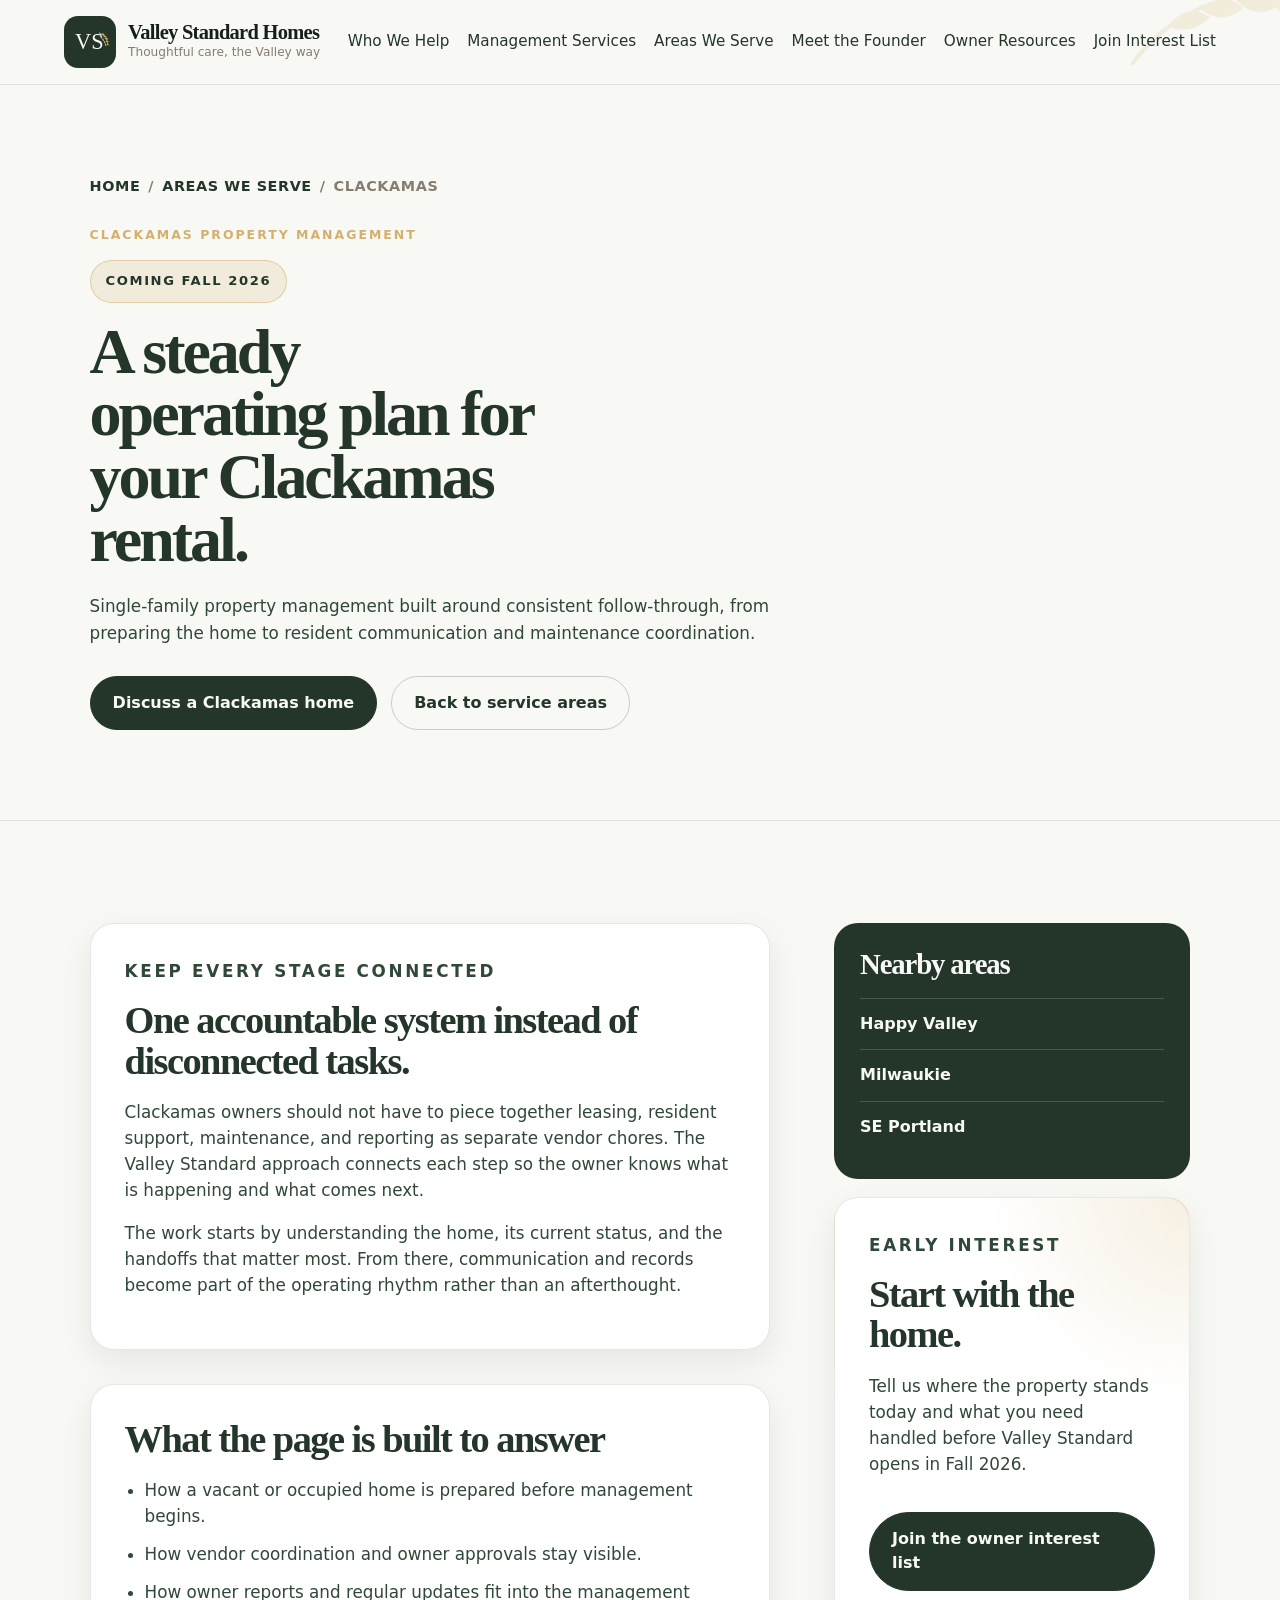
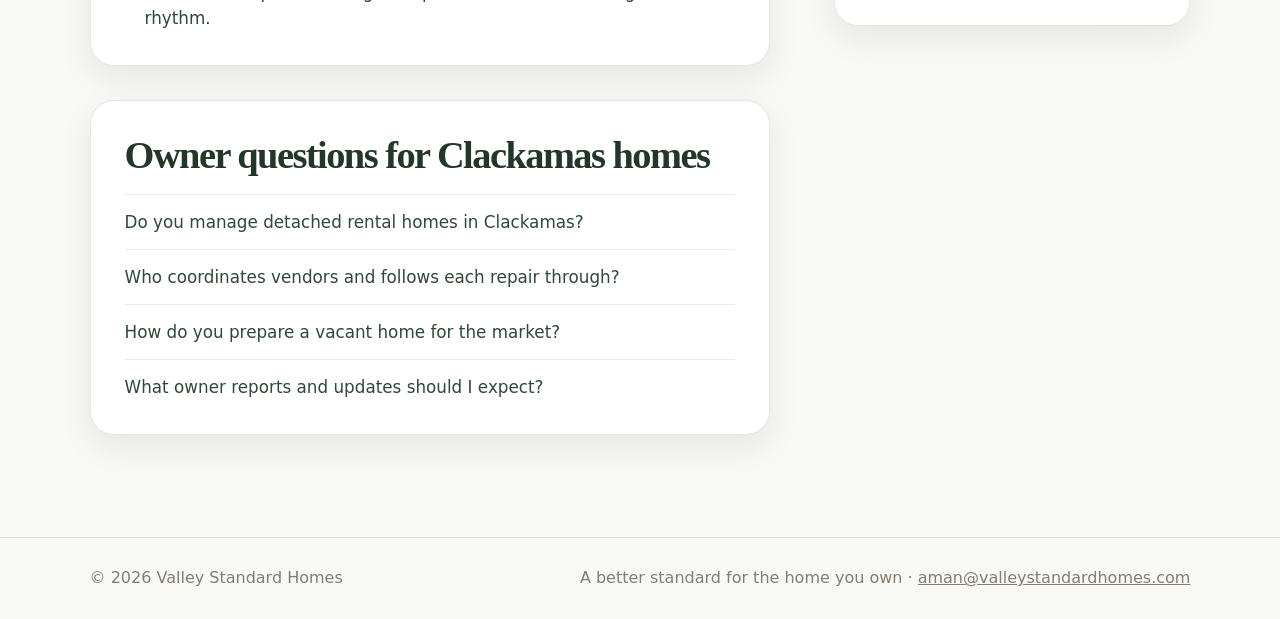
==== commit 74f416da: "Clarify navigation labels Co-authored-by: Copilot App <223556219+Copilot@users.noreply.github.com>  " ====
--- a/areas/clackamas/index.html
+++ b/areas/clackamas/index.html
@@ -22,13 +22,13 @@
     <header class="site-header">
       <svg class="header-olive" viewBox="0 0 220 88" aria-hidden="true"><path d="M18 70 C74 12, 142 8, 206 28" /><path d="M58 38 C70 24, 87 22, 100 34 C86 45, 71 46, 58 38Z" /><path d="M92 25 C106 14, 123 15, 134 29 C119 39, 105 38, 92 25Z" /><path d="M128 20 C144 12, 160 16, 169 31 C153 39, 139 35, 128 20Z" /><path d="M162 25 C178 20, 192 27, 198 43 C183 48, 171 41, 162 25Z" /></svg>
       <a class="brand" href="/" aria-label="Valley Standard Homes home"><img src="../../assets/valley-standard-icon.svg" alt="" class="brand-mark"><span><strong>Valley Standard Homes</strong><small>Thoughtful care, the Valley way</small></span></a>
-      <nav class="nav" aria-label="Main navigation"><a href="/#owners">For owners</a><a href="/#services">Management services</a><a href="/#areas">Service areas</a><a href="/#about">Why Valley Standard</a><a href="/#resources">Owner resources</a><a href="/#contact">Join interest list</a></nav>
-      <details class="mobile-menu"><summary aria-label="Open navigation menu"><span></span><span></span><span></span></summary><div class="mobile-menu-panel"><a href="/#owners">For owners</a><a href="/#services">Management services</a><a href="/#areas">Service areas</a><a href="/#about">Why Valley Standard</a><a href="/#resources">Owner resources</a><a href="/#contact">Join interest list</a></div></details>
+      <nav class="nav" aria-label="Main navigation"><a href="/#owners">Who We Help</a><a href="/#services">Management Services</a><a href="/#areas">Areas We Serve</a><a href="/#about">Meet the Founder</a><a href="/#resources">Owner Resources</a><a href="/#contact">Join Interest List</a></nav>
+      <details class="mobile-menu"><summary aria-label="Open navigation menu"><span></span><span></span><span></span></summary><div class="mobile-menu-panel"><a href="/#owners">Who We Help</a><a href="/#services">Management Services</a><a href="/#areas">Areas We Serve</a><a href="/#about">Meet the Founder</a><a href="/#resources">Owner Resources</a><a href="/#contact">Join Interest List</a></div></details>
     </header>
 
     <main>
       <section class="area-page-hero">
-        <nav class="breadcrumb" aria-label="Breadcrumb"><a href="/">Home</a><span>/</span><a href="/#areas">Service areas</a><span>/</span><span>Clackamas</span></nav>
+        <nav class="breadcrumb" aria-label="Breadcrumb"><a href="/">Home</a><span>/</span><a href="/#areas">Areas We Serve</a><span>/</span><span>Clackamas</span></nav>
         <p class="eyebrow">Clackamas property management</p>
         <p class="launch-status">Coming Fall 2026</p>
         <h1>A steady operating plan for your Clackamas rental.</h1>
--- a/styles.css
+++ b/styles.css
@@ -512,38 +512,6 @@
   padding-top: clamp(56px, 7vw, 88px);
 }
 
-.proof-strip {
-  background: var(--green);
-  color: var(--cream);
-  display: grid;
-  gap: 1px;
-  grid-template-columns: repeat(3, minmax(0, 1fr));
-  padding: 0 clamp(20px, 7vw, 96px);
-}
-
-.proof-strip article {
-  border-left: 1px solid rgba(248, 248, 245, 0.18);
-  display: grid;
-  gap: 8px;
-  padding: 26px 22px;
-}
-
-.proof-strip article:last-child {
-  border-right: 1px solid rgba(248, 248, 245, 0.18);
-}
-
-.proof-strip strong {
-  color: var(--cream);
-  font-family: var(--display-font);
-  font-size: clamp(1.32rem, 1.9vw, 1.9rem);
-  letter-spacing: -0.035em;
-  line-height: 1.08;
-}
-
-.proof-strip span {
-  color: rgba(248, 248, 245, 0.72);
-}
-
 .founder-section h2,
 .founder-section h3 {
   color: var(--cream);
@@ -1172,8 +1140,7 @@
   .split,
   .contact-section,
   .area-layout,
-  .founder-section,
-  .proof-strip {
+  .founder-section {
     grid-template-columns: 1fr;
   }
 
@@ -1206,13 +1173,6 @@
   .site-header {
     align-items: flex-start;
     gap: 18px;
-  }
-
-  .proof-strip article,
-  .proof-strip article:last-child {
-    border-left: 0;
-    border-right: 0;
-    border-top: 1px solid rgba(248, 248, 245, 0.18);
   }
 
   .cards,
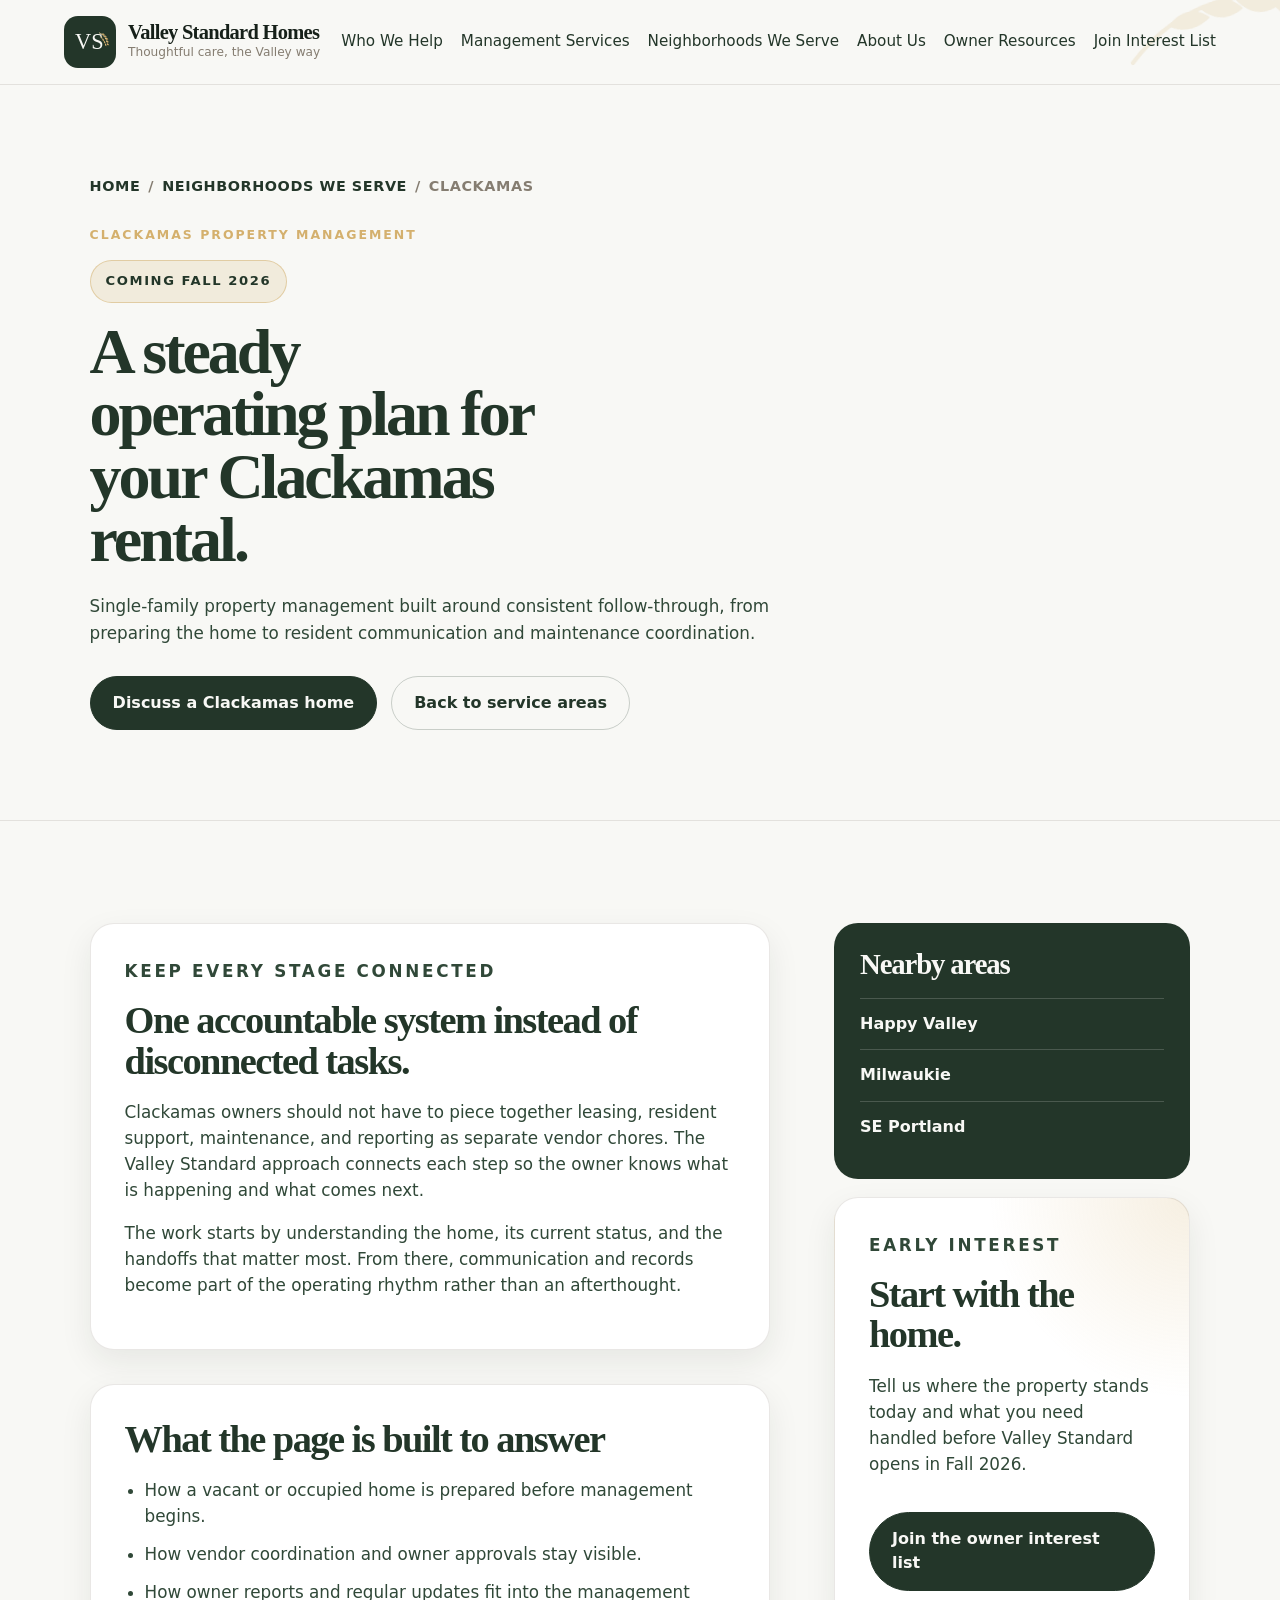
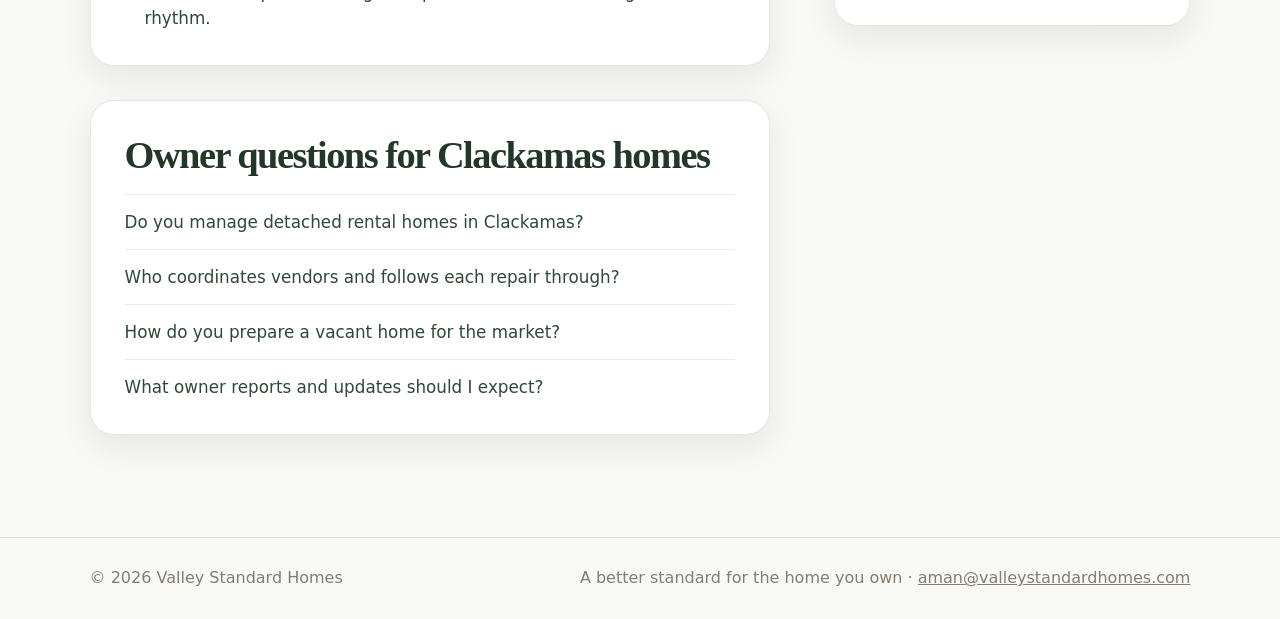
==== commit 6fc05ff2: "Tighten desktop hero and nav labels Co-authored-by: Copilot App <223556219+Copilot@users.noreply.git" ====
--- a/areas/clackamas/index.html
+++ b/areas/clackamas/index.html
@@ -22,13 +22,13 @@
     <header class="site-header">
       <svg class="header-olive" viewBox="0 0 220 88" aria-hidden="true"><path d="M18 70 C74 12, 142 8, 206 28" /><path d="M58 38 C70 24, 87 22, 100 34 C86 45, 71 46, 58 38Z" /><path d="M92 25 C106 14, 123 15, 134 29 C119 39, 105 38, 92 25Z" /><path d="M128 20 C144 12, 160 16, 169 31 C153 39, 139 35, 128 20Z" /><path d="M162 25 C178 20, 192 27, 198 43 C183 48, 171 41, 162 25Z" /></svg>
       <a class="brand" href="/" aria-label="Valley Standard Homes home"><img src="../../assets/valley-standard-icon.svg" alt="" class="brand-mark"><span><strong>Valley Standard Homes</strong><small>Thoughtful care, the Valley way</small></span></a>
-      <nav class="nav" aria-label="Main navigation"><a href="/#owners">Who We Help</a><a href="/#services">Management Services</a><a href="/#areas">Areas We Serve</a><a href="/#about">Meet the Founder</a><a href="/#resources">Owner Resources</a><a href="/#contact">Join Interest List</a></nav>
-      <details class="mobile-menu"><summary aria-label="Open navigation menu"><span></span><span></span><span></span></summary><div class="mobile-menu-panel"><a href="/#owners">Who We Help</a><a href="/#services">Management Services</a><a href="/#areas">Areas We Serve</a><a href="/#about">Meet the Founder</a><a href="/#resources">Owner Resources</a><a href="/#contact">Join Interest List</a></div></details>
+      <nav class="nav" aria-label="Main navigation"><a href="/#owners">Who We Help</a><a href="/#services">Management Services</a><a href="/#areas">Neighborhoods We Serve</a><a href="/#about">About Us</a><a href="/#resources">Owner Resources</a><a href="/#contact">Join Interest List</a></nav>
+      <details class="mobile-menu"><summary aria-label="Open navigation menu"><span></span><span></span><span></span></summary><div class="mobile-menu-panel"><a href="/#owners">Who We Help</a><a href="/#services">Management Services</a><a href="/#areas">Neighborhoods We Serve</a><a href="/#about">About Us</a><a href="/#resources">Owner Resources</a><a href="/#contact">Join Interest List</a></div></details>
     </header>
 
     <main>
       <section class="area-page-hero">
-        <nav class="breadcrumb" aria-label="Breadcrumb"><a href="/">Home</a><span>/</span><a href="/#areas">Areas We Serve</a><span>/</span><span>Clackamas</span></nav>
+        <nav class="breadcrumb" aria-label="Breadcrumb"><a href="/">Home</a><span>/</span><a href="/#areas">Neighborhoods We Serve</a><span>/</span><span>Clackamas</span></nav>
         <p class="eyebrow">Clackamas property management</p>
         <p class="launch-status">Coming Fall 2026</p>
         <h1>A steady operating plan for your Clackamas rental.</h1>
--- a/styles.css
+++ b/styles.css
@@ -349,8 +349,7 @@
 }
 
 .hero-quick-links {
-  display: flex;
-  flex-wrap: wrap;
+  display: none;
   gap: 10px;
   margin-top: 18px;
 }
@@ -410,40 +409,6 @@
   text-transform: uppercase;
 }
 
-.side-cta {
-  width: 100%;
-}
-
-.promise-card {
-  overflow: hidden;
-  position: relative;
-}
-
-.promise-card > :not(.promise-laurel) {
-  position: relative;
-  z-index: 1;
-}
-
-.promise-laurel {
-  height: 230px;
-  opacity: 0.13;
-  position: absolute;
-  right: -52px;
-  top: -46px;
-  width: 230px;
-}
-
-.promise-laurel path {
-  fill: var(--gold);
-}
-
-.promise-laurel path:first-child {
-  fill: none;
-  stroke: var(--gold);
-  stroke-linecap: round;
-  stroke-width: 8;
-}
-
 .logo-full {
   display: block;
   height: auto;
@@ -455,50 +420,6 @@
   color: var(--green-2);
   font-size: 1rem;
   margin: 0;
-}
-
-.promise-card h2 {
-  font-size: clamp(2rem, 2.9vw, 3rem);
-  letter-spacing: -0.04em;
-  margin-bottom: 28px;
-}
-
-.promise-label {
-  color: var(--gold);
-  font-size: 0.78rem;
-  font-weight: 800;
-  letter-spacing: 0.16em;
-  margin-bottom: 14px !important;
-  text-transform: uppercase;
-}
-
-.promise-list {
-  border-bottom: 1px solid rgba(133, 125, 113, 0.2);
-  border-top: 1px solid rgba(133, 125, 113, 0.2);
-  display: grid;
-  gap: 0;
-  list-style: none;
-  margin: 0 0 24px;
-  padding: 0;
-}
-
-.promise-list li {
-  align-items: center;
-  color: var(--green);
-  display: flex;
-  font-weight: 800;
-  gap: 14px;
-  padding: 16px 0;
-}
-
-.promise-list li + li {
-  border-top: 1px solid rgba(133, 125, 113, 0.16);
-}
-
-.promise-list span {
-  color: var(--gold);
-  font-family: Georgia, "Times New Roman", serif;
-  font-size: 1.1rem;
 }
 
 .founder-section {
@@ -1323,15 +1244,6 @@
     max-width: none;
   }
 
-  .promise-card h2 {
-    font-size: clamp(2.15rem, 9vw, 2.75rem);
-  }
-
-  .promise-list li {
-    align-items: flex-start;
-    font-size: 0.96rem;
-  }
-
   .founder-section {
     padding-bottom: 64px;
     padding-top: 64px;
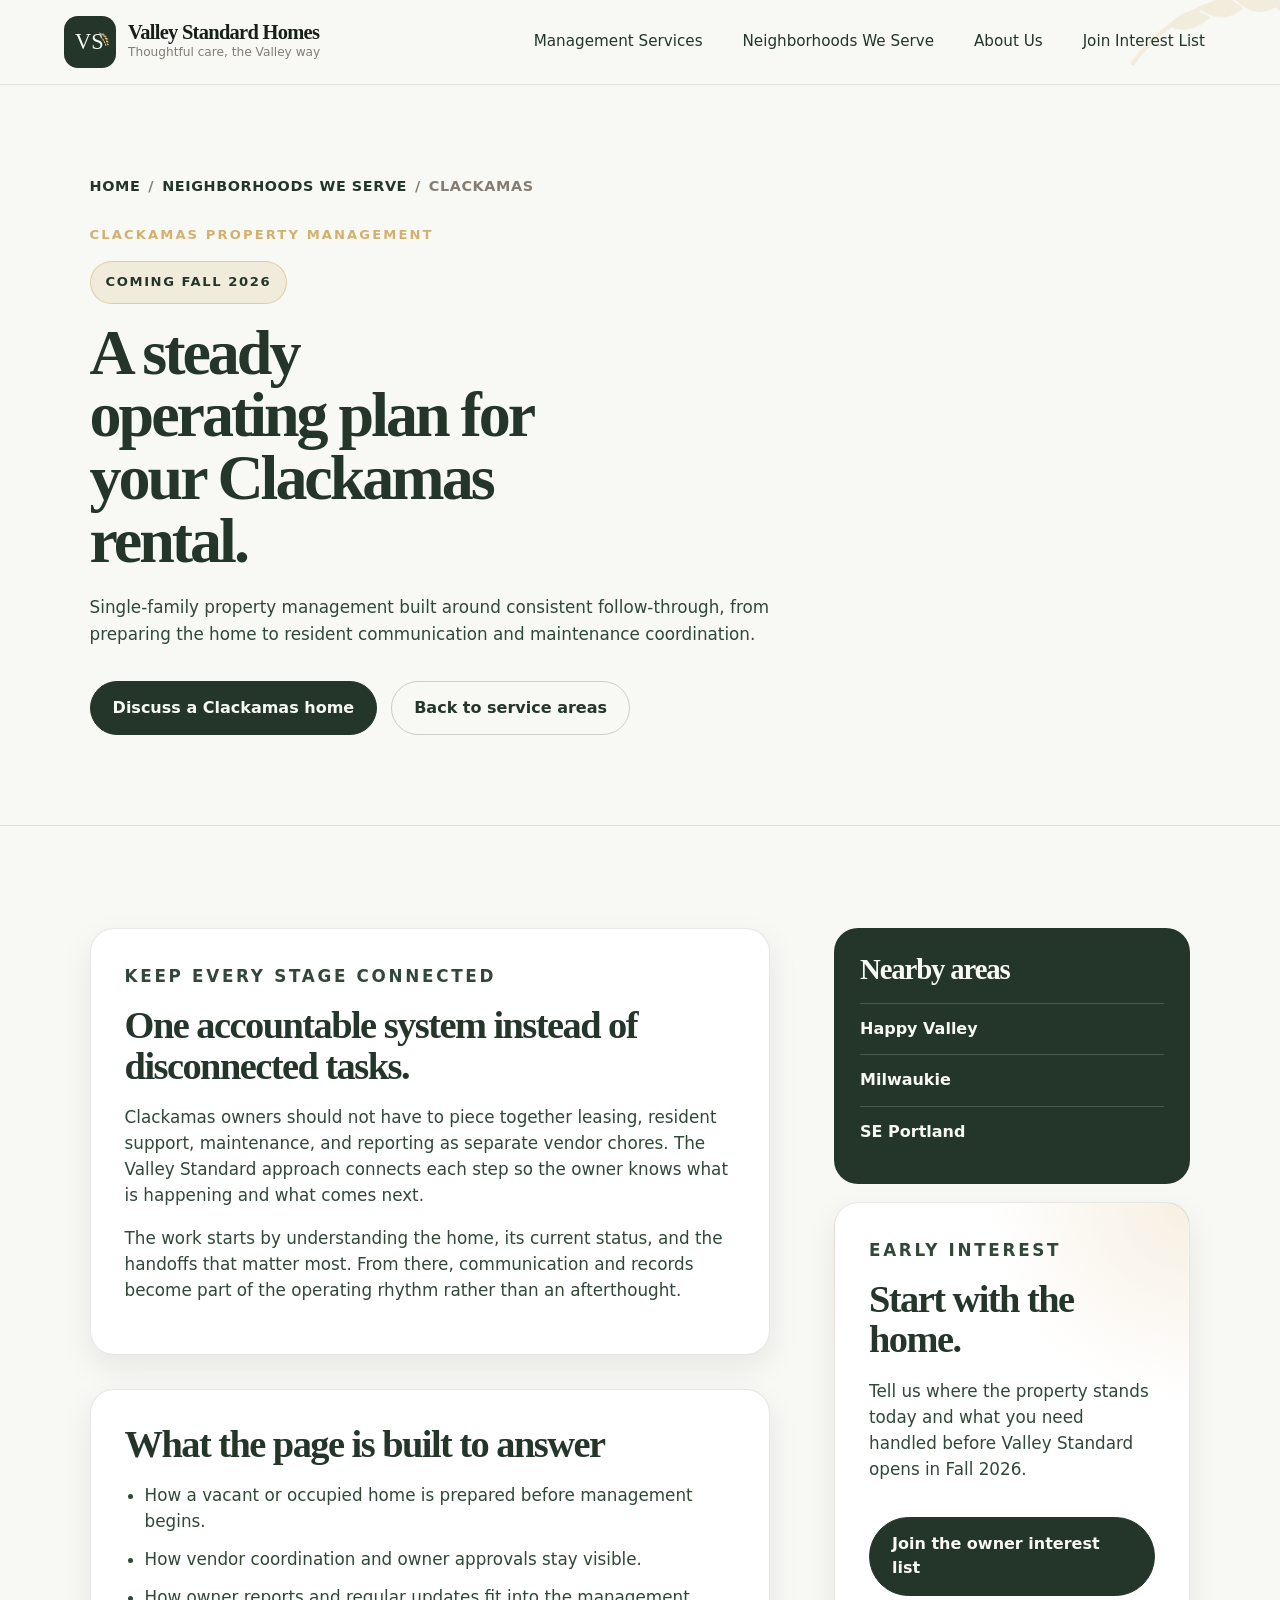
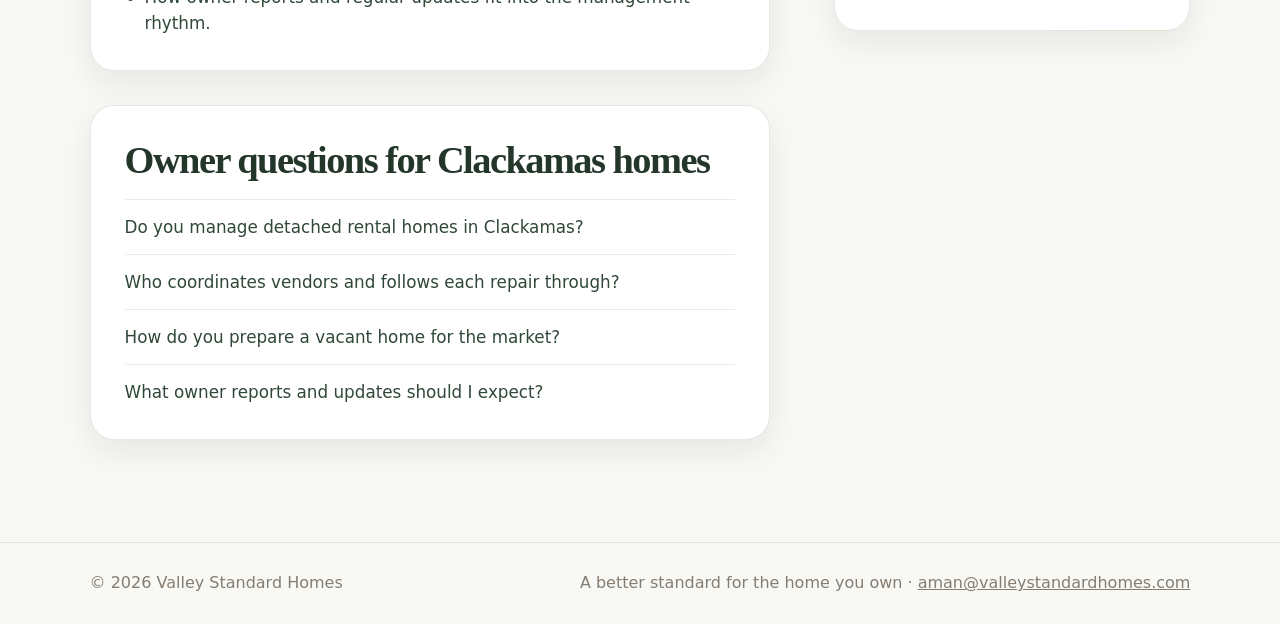
==== commit 852d6a84: "Simplify global navigation Co-authored-by: Copilot App <223556219+Copilot@users.noreply.github.com> " ====
--- a/areas/clackamas/index.html
+++ b/areas/clackamas/index.html
@@ -22,8 +22,8 @@
     <header class="site-header">
       <svg class="header-olive" viewBox="0 0 220 88" aria-hidden="true"><path d="M18 70 C74 12, 142 8, 206 28" /><path d="M58 38 C70 24, 87 22, 100 34 C86 45, 71 46, 58 38Z" /><path d="M92 25 C106 14, 123 15, 134 29 C119 39, 105 38, 92 25Z" /><path d="M128 20 C144 12, 160 16, 169 31 C153 39, 139 35, 128 20Z" /><path d="M162 25 C178 20, 192 27, 198 43 C183 48, 171 41, 162 25Z" /></svg>
       <a class="brand" href="/" aria-label="Valley Standard Homes home"><img src="../../assets/valley-standard-icon.svg" alt="" class="brand-mark"><span><strong>Valley Standard Homes</strong><small>Thoughtful care, the Valley way</small></span></a>
-      <nav class="nav" aria-label="Main navigation"><a href="/#owners">Who We Help</a><a href="/#services">Management Services</a><a href="/#areas">Neighborhoods We Serve</a><a href="/#about">About Us</a><a href="/#resources">Owner Resources</a><a href="/#contact">Join Interest List</a></nav>
-      <details class="mobile-menu"><summary aria-label="Open navigation menu"><span></span><span></span><span></span></summary><div class="mobile-menu-panel"><a href="/#owners">Who We Help</a><a href="/#services">Management Services</a><a href="/#areas">Neighborhoods We Serve</a><a href="/#about">About Us</a><a href="/#resources">Owner Resources</a><a href="/#contact">Join Interest List</a></div></details>
+      <nav class="nav" aria-label="Main navigation"><a href="/#services">Management Services</a><a href="/#areas">Neighborhoods We Serve</a><a href="/#about">About Us</a><a href="/#contact">Join Interest List</a></nav>
+      <details class="mobile-menu"><summary aria-label="Open navigation menu"><span></span><span></span><span></span></summary><div class="mobile-menu-panel"><a href="/#services">Management Services</a><a href="/#areas">Neighborhoods We Serve</a><a href="/#about">About Us</a><a href="/#contact">Join Interest List</a></div></details>
     </header>
 
     <main>
--- a/styles.css
+++ b/styles.css
@@ -122,8 +122,23 @@
 }
 
 .nav a {
+  border-radius: 999px;
   color: var(--green);
+  padding: 9px 11px;
   text-decoration: none;
+  transition: background 160ms ease, color 160ms ease, transform 160ms ease;
+}
+
+.nav a:hover,
+.nav a:focus-visible {
+  background: rgba(212, 176, 109, 0.16);
+  color: var(--green);
+  transform: translateY(-1px);
+}
+
+.nav a:focus-visible {
+  outline: 2px solid rgba(212, 176, 109, 0.72);
+  outline-offset: 3px;
 }
 
 .mobile-menu {
@@ -230,7 +245,7 @@
   align-items: start;
   display: grid;
   gap: clamp(28px, 4vw, 56px);
-  grid-template-columns: minmax(0, 1fr) minmax(360px, 0.7fr);
+  grid-template-columns: minmax(0, 0.95fr) minmax(440px, 0.82fr);
   min-height: auto;
   padding: clamp(42px, 5.5vw, 72px) clamp(28px, 5.5vw, 72px) clamp(52px, 6vw, 84px);
 }
@@ -241,7 +256,7 @@
 
 .eyebrow {
   color: var(--gold);
-  font-size: 0.78rem;
+  font-size: clamp(0.82rem, 0.9vw, 0.92rem);
   font-weight: 800;
   letter-spacing: 0.16em;
   margin: 0 0 16px;
@@ -299,7 +314,7 @@
   display: flex;
   flex-wrap: wrap;
   gap: 14px;
-  margin-top: 30px;
+  margin-top: 34px;
 }
 
 .button {
@@ -339,15 +354,6 @@
   color: var(--green);
 }
 
-.launch-note {
-  color: var(--taupe);
-  font-size: 0.92rem;
-  font-weight: 800;
-  letter-spacing: 0.08em;
-  margin: 18px 0 0;
-  text-transform: uppercase;
-}
-
 .hero-quick-links {
   display: none;
   gap: 10px;
@@ -379,7 +385,7 @@
   gap: 18px;
   justify-items: stretch;
   justify-self: end;
-  max-width: 430px;
+  max-width: 560px;
   width: 100%;
 }
 
@@ -402,10 +408,10 @@
 
 .hero-photo-card figcaption {
   color: var(--green);
-  font-size: 0.78rem;
+  font-size: clamp(0.92rem, 1.05vw, 1.08rem);
   font-weight: 900;
   letter-spacing: 0.12em;
-  padding: 14px 18px 16px;
+  padding: 18px 24px 20px;
   text-transform: uppercase;
 }
 
@@ -564,6 +570,18 @@
   grid-template-columns: minmax(0, 0.8fr) minmax(0, 1.2fr);
 }
 
+.owner-section {
+  background:
+    radial-gradient(circle at 85% 10%, rgba(212, 176, 109, 0.12), transparent 28%),
+    linear-gradient(180deg, rgba(255, 255, 255, 0.6), rgba(248, 248, 245, 0.96));
+}
+
+.service-section {
+  background:
+    radial-gradient(circle at 14% 8%, rgba(212, 176, 109, 0.12), transparent 30%),
+    linear-gradient(180deg, rgba(248, 248, 245, 0.96), rgba(255, 255, 255, 0.72));
+}
+
 .owner-intro {
   color: var(--taupe);
   font-size: clamp(1.02rem, 1.2vw, 1.16rem);
@@ -592,14 +610,13 @@
 .card {
   display: flex;
   flex-direction: column;
-  min-height: 330px;
-  padding: 28px;
+  min-height: 0;
+  padding: clamp(24px, 2.4vw, 30px);
 }
 
 .card p {
   color: var(--taupe);
-  margin: 14px 0 0;
-  min-height: 142px;
+  margin: 12px 0 0;
 }
 
 .card-points {
@@ -613,7 +630,7 @@
   letter-spacing: 0.04em;
   line-height: 1.1;
   list-style: none;
-  margin: 0;
+  margin: 24px 0 0;
   padding: 20px 0 0;
   text-transform: uppercase;
 }
@@ -645,7 +662,7 @@
   display: inline-flex;
   height: 64px;
   justify-content: center;
-  margin-bottom: 28px;
+  margin-bottom: 22px;
   width: 64px;
 }
 
@@ -908,22 +925,29 @@
   display: grid;
   gap: clamp(32px, 6vw, 80px);
   grid-template-columns: minmax(0, 0.8fr) minmax(300px, 0.9fr);
+  padding-bottom: clamp(34px, 4vw, 58px);
 }
 
 .contact-form {
   background:
     radial-gradient(circle at top right, rgba(212, 176, 109, 0.18), transparent 34%),
     var(--white);
+  border: 1px solid rgba(133, 125, 113, 0.18);
+  border-radius: 30px;
   box-shadow: var(--shadow);
   display: grid;
-  gap: 16px;
+  gap: 18px;
+  grid-template-columns: repeat(2, minmax(0, 1fr));
   padding: clamp(26px, 4vw, 38px);
 }
 
 .form-heading {
-  border-bottom: 1px solid rgba(133, 125, 113, 0.16);
-  margin-bottom: 6px;
-  padding-bottom: 18px;
+  background: rgba(248, 248, 245, 0.72);
+  border: 1px solid rgba(133, 125, 113, 0.14);
+  border-radius: 22px;
+  grid-column: 1 / -1;
+  margin-bottom: 2px;
+  padding: 20px;
 }
 
 .form-heading span {
@@ -947,6 +971,12 @@
   gap: 9px;
 }
 
+.full-field,
+.privacy-note,
+.form-status {
+  grid-column: 1 / -1;
+}
+
 label > span {
   font-size: 0.82rem;
   font-weight: 900;
@@ -957,7 +987,7 @@
 input,
 select,
 textarea {
-  background: rgba(248, 248, 245, 0.74);
+  background: rgba(248, 248, 245, 0.82);
   border: 1px solid rgba(133, 125, 113, 0.24);
   border-radius: 18px;
   color: var(--ink);
@@ -999,8 +1029,10 @@
 }
 
 .contact-form .button {
+  align-self: start;
   cursor: pointer;
   font: inherit;
+  margin-top: 2px;
   width: fit-content;
 }
 
@@ -1035,7 +1067,7 @@
 
 @media (max-width: 1200px) {
   .hero {
-    grid-template-columns: minmax(0, 1fr) minmax(340px, 0.62fr);
+    grid-template-columns: minmax(0, 1fr) minmax(380px, 0.7fr);
   }
 
   h1 {
@@ -1152,7 +1184,7 @@
   }
 
   .eyebrow {
-    font-size: 0.7rem;
+    font-size: 0.78rem;
     letter-spacing: 0.13em;
     line-height: 1.75;
   }
@@ -1221,6 +1253,11 @@
     width: 100%;
   }
 
+  .contact-form {
+    gap: 16px;
+    grid-template-columns: 1fr;
+  }
+
   .section {
     padding: 58px 24px;
   }
@@ -1283,17 +1320,41 @@
     font-size: 0.98rem;
   }
 
+  .owner-section .link-row {
+    display: grid;
+  }
+
   .card {
-    min-height: auto;
-    padding: 26px;
+    display: grid;
+    gap: 8px 16px;
+    grid-template-columns: 52px minmax(0, 1fr);
+    padding: 22px;
+  }
+
+  .card-icon {
+    grid-row: span 2;
+    height: 52px;
+    margin: 0;
+    width: 52px;
+  }
+
+  .card-icon svg {
+    height: 28px;
+    width: 28px;
+  }
+
+  .card h3 {
+    align-self: end;
   }
 
   .card p {
-    min-height: auto;
+    margin: 0;
   }
 
   .card-points {
-    margin-top: 24px;
+    grid-column: 1 / -1;
+    margin-top: 10px;
+    padding-top: 16px;
   }
 
   .service-grid {
@@ -1301,12 +1362,25 @@
   }
 
   .service {
-    min-height: auto;
-    padding: 26px;
+    gap: 8px 16px;
+    grid-template-columns: 52px minmax(0, 1fr);
+    min-height: 0;
+    padding: 22px;
+  }
+
+  .service-number {
+    grid-row: span 2;
+    height: 52px;
+    width: 52px;
   }
 
   .service h3 {
+    align-self: end;
     font-size: 1.55rem;
+  }
+
+  .service p {
+    margin: 0;
   }
 
   .hero-card,
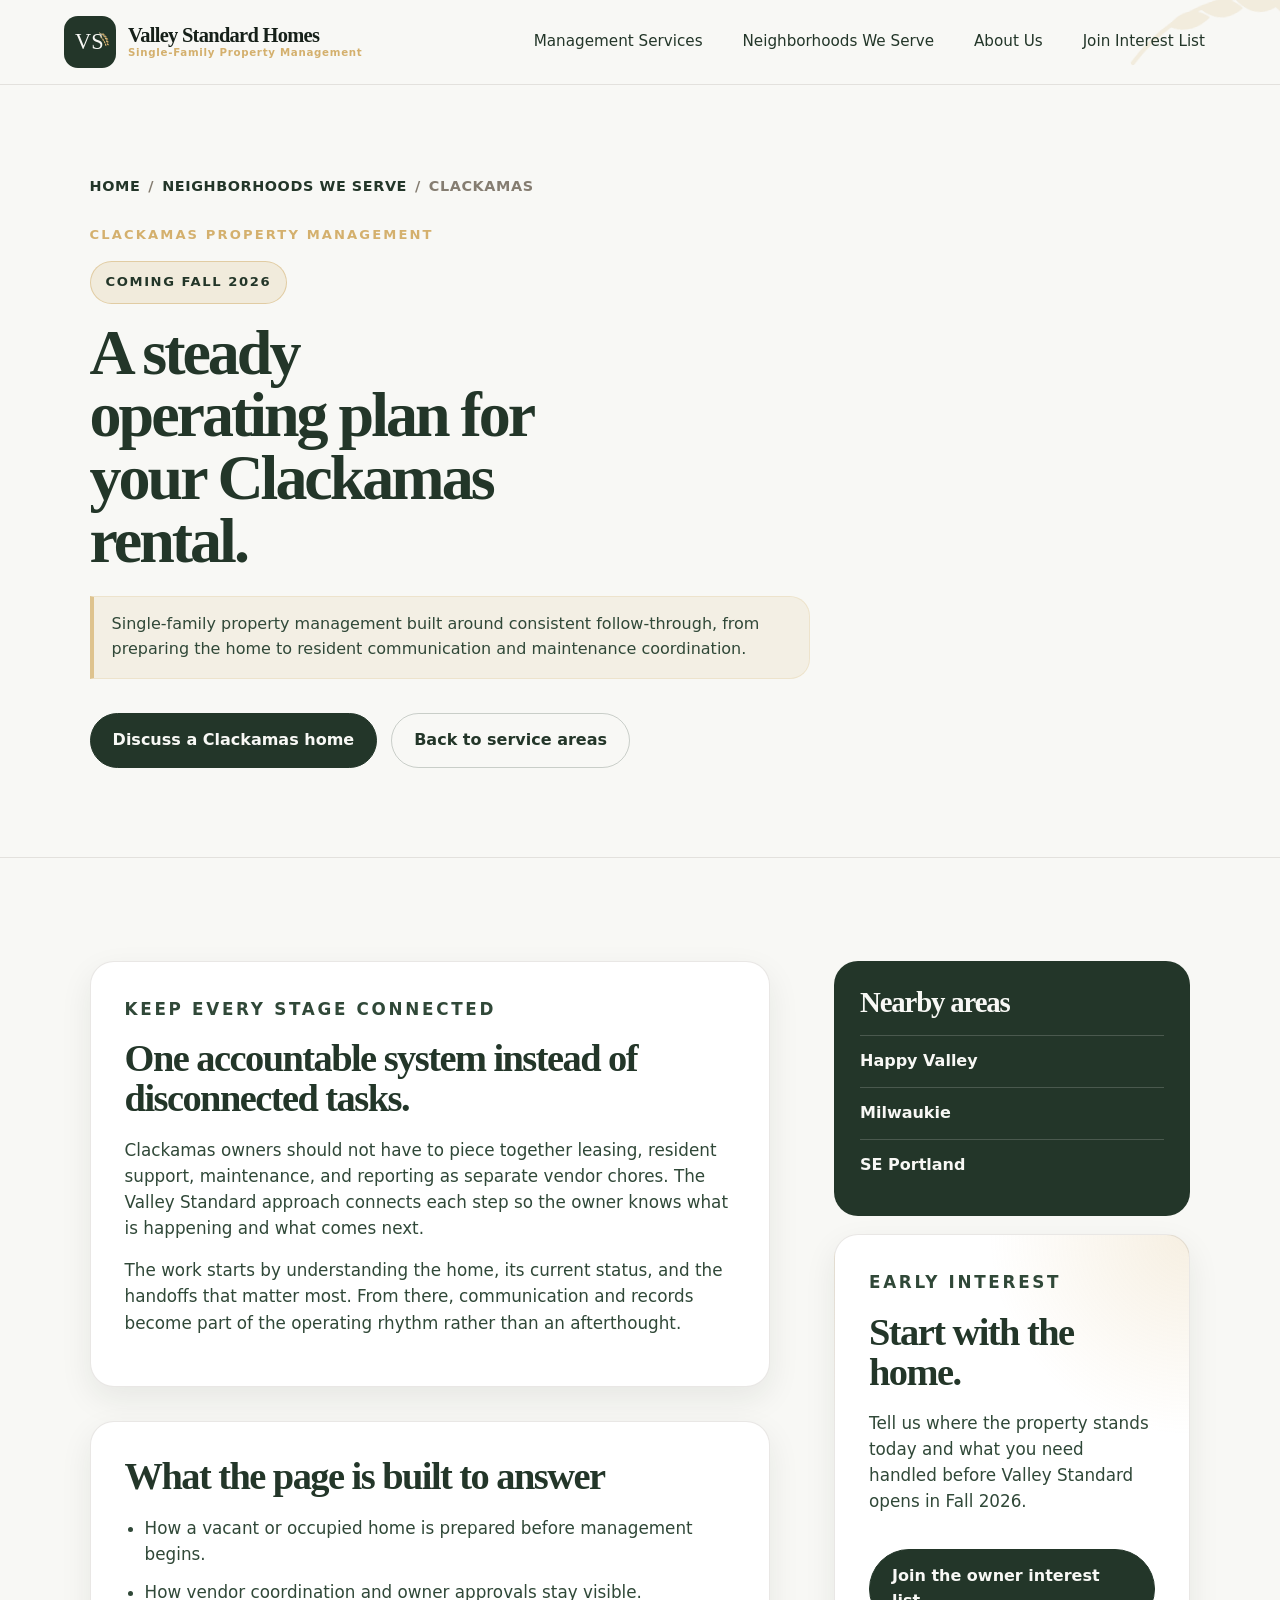
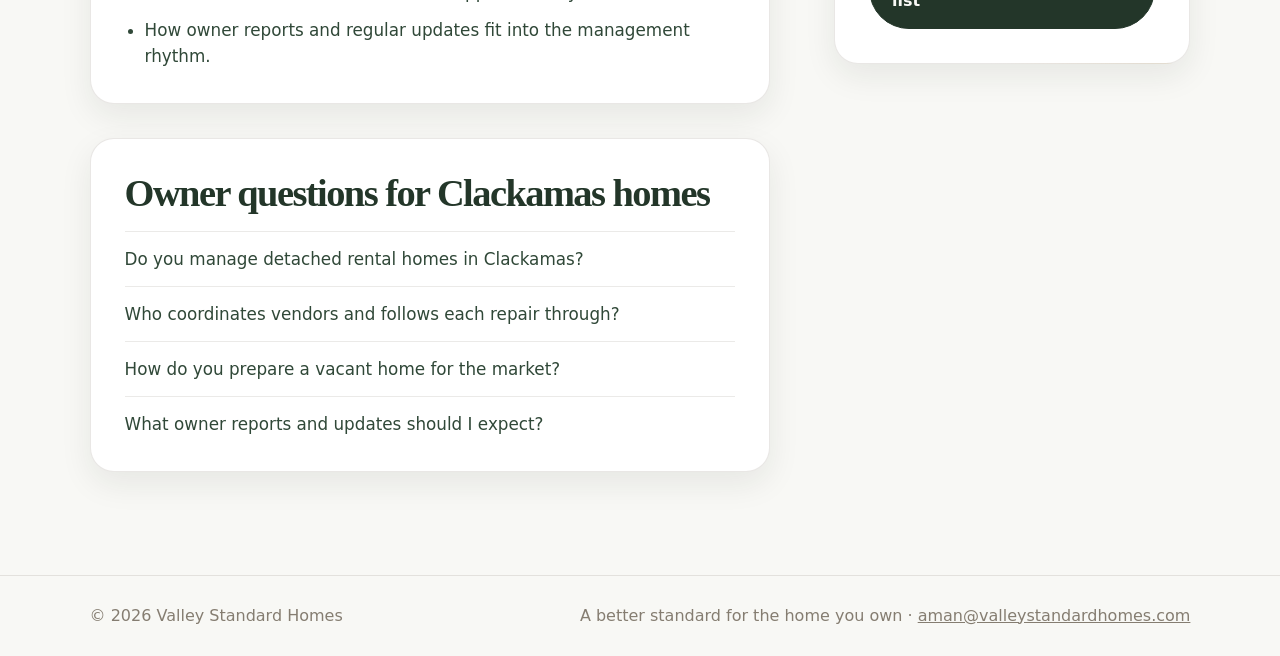
==== commit caf2594c: "Update area page brand tagline Co-authored-by: Copilot App <223556219+Copilot@users.noreply.github.c" ====
--- a/areas/clackamas/index.html
+++ b/areas/clackamas/index.html
@@ -21,7 +21,7 @@
   <body>
     <header class="site-header">
       <svg class="header-olive" viewBox="0 0 220 88" aria-hidden="true"><path d="M18 70 C74 12, 142 8, 206 28" /><path d="M58 38 C70 24, 87 22, 100 34 C86 45, 71 46, 58 38Z" /><path d="M92 25 C106 14, 123 15, 134 29 C119 39, 105 38, 92 25Z" /><path d="M128 20 C144 12, 160 16, 169 31 C153 39, 139 35, 128 20Z" /><path d="M162 25 C178 20, 192 27, 198 43 C183 48, 171 41, 162 25Z" /></svg>
-      <a class="brand" href="/" aria-label="Valley Standard Homes home"><img src="../../assets/valley-standard-icon.svg" alt="" class="brand-mark"><span><strong>Valley Standard Homes</strong><small>Thoughtful care, the Valley way</small></span></a>
+      <a class="brand" href="/" aria-label="Valley Standard Homes home"><img src="../../assets/valley-standard-icon.svg" alt="" class="brand-mark"><span><strong>Valley Standard Homes</strong><small>Single-Family Property Management</small></span></a>
       <nav class="nav" aria-label="Main navigation"><a href="/#services">Management Services</a><a href="/#areas">Neighborhoods We Serve</a><a href="/#about">About Us</a><a href="/#contact">Join Interest List</a></nav>
       <details class="mobile-menu"><summary aria-label="Open navigation menu"><span></span><span></span><span></span></summary><div class="mobile-menu-panel"><a href="/#services">Management Services</a><a href="/#areas">Neighborhoods We Serve</a><a href="/#about">About Us</a><a href="/#contact">Join Interest List</a></div></details>
     </header>
--- a/styles.css
+++ b/styles.css
@@ -108,9 +108,12 @@
 }
 
 .brand small {
-  color: var(--taupe);
+  color: var(--gold);
   display: block;
-  font-size: 0.76rem;
+  font-size: 0.64rem;
+  font-weight: 800;
+  letter-spacing: 0.07em;
+  line-height: 1.25;
 }
 
 .nav {
@@ -245,13 +248,14 @@
   align-items: start;
   display: grid;
   gap: clamp(28px, 4vw, 56px);
-  grid-template-columns: minmax(0, 0.95fr) minmax(440px, 0.82fr);
+  grid-template-columns: 1fr;
   min-height: auto;
   padding: clamp(42px, 5.5vw, 72px) clamp(28px, 5.5vw, 72px) clamp(52px, 6vw, 84px);
 }
 
 .hero-content {
   max-width: 760px;
+  position: relative;
 }
 
 .eyebrow {
@@ -289,10 +293,47 @@
 }
 
 .hero-copy {
+  background: rgba(212, 176, 109, 0.12);
+  border: 1px solid rgba(212, 176, 109, 0.2);
+  border-left: 4px solid rgba(212, 176, 109, 0.72);
+  border-radius: 0 20px 20px 0;
   color: var(--green-2);
-  font-size: clamp(1.05rem, 1.22vw, 1.2rem);
-  margin: 22px 0 0;
-  max-width: 620px;
+  display: grid;
+  gap: 8px;
+  margin: 24px 0 0;
+  max-width: 650px;
+  padding: 15px 18px 16px;
+}
+
+.hero-copy strong {
+  color: var(--gold);
+  display: block;
+  font-family: Inter, ui-sans-serif, system-ui, -apple-system, BlinkMacSystemFont, "Segoe UI", sans-serif;
+  font-size: 0.82rem;
+  font-weight: 900;
+  letter-spacing: 0.13em;
+  line-height: 1.35;
+  text-transform: uppercase;
+}
+
+.hero-copy span {
+  color: var(--green);
+  display: block;
+  font-size: clamp(1.08rem, 1.28vw, 1.22rem);
+  font-weight: 650;
+  line-height: 1.48;
+}
+
+.hero-intro-row {
+  display: block;
+}
+
+.hero-title-row {
+  display: block;
+}
+
+.hero-care-snapshot {
+  display: none;
 }
 
 .launch-status {
@@ -380,41 +421,6 @@
   max-width: 430px;
 }
 
-.hero-side {
-  display: grid;
-  gap: 18px;
-  justify-items: stretch;
-  justify-self: end;
-  max-width: 560px;
-  width: 100%;
-}
-
-.hero-photo-card {
-  background: var(--white);
-  border: 1px solid rgba(133, 125, 113, 0.16);
-  border-radius: 32px;
-  box-shadow: var(--shadow);
-  margin: 0;
-  overflow: hidden;
-}
-
-.hero-photo-card img {
-  aspect-ratio: 3 / 2;
-  display: block;
-  height: auto;
-  object-fit: cover;
-  width: 100%;
-}
-
-.hero-photo-card figcaption {
-  color: var(--green);
-  font-size: clamp(0.92rem, 1.05vw, 1.08rem);
-  font-weight: 900;
-  letter-spacing: 0.12em;
-  padding: 18px 24px 20px;
-  text-transform: uppercase;
-}
-
 .logo-full {
   display: block;
   height: auto;
@@ -485,9 +491,18 @@
 }
 
 .founder-copy p:not(.eyebrow),
-.founder-card p {
+.founder-card p:not(.promise-label) {
   color: rgba(248, 248, 245, 0.82);
   font-size: clamp(1.05rem, 1.35vw, 1.22rem);
+}
+
+.promise-label {
+  color: var(--gold);
+  font-size: 0.78rem;
+  font-weight: 800;
+  letter-spacing: 0.16em;
+  margin: 0 0 14px;
+  text-transform: uppercase;
 }
 
 .founder-email-note {
@@ -744,13 +759,48 @@
 }
 
 .service-area {
+  align-items: center;
   background: var(--green);
   color: var(--cream);
+  display: grid;
+  gap: clamp(28px, 5vw, 64px);
+  grid-template-columns: minmax(0, 0.78fr) minmax(360px, 0.72fr);
 }
 
 .service-area h2,
 .service-area p {
   color: var(--cream);
+}
+
+.service-area-copy {
+  max-width: 760px;
+}
+
+.service-area-photo {
+  background: rgba(248, 248, 245, 0.08);
+  border: 1px solid rgba(248, 248, 245, 0.18);
+  border-radius: 30px;
+  box-shadow: 0 26px 70px rgba(22, 32, 25, 0.24);
+  margin: 0;
+  overflow: hidden;
+}
+
+.service-area-photo img {
+  aspect-ratio: 4 / 3;
+  display: block;
+  height: auto;
+  object-fit: cover;
+  width: 100%;
+}
+
+.service-area-photo figcaption {
+  background: var(--cream);
+  color: var(--green);
+  font-size: clamp(0.78rem, 1vw, 0.95rem);
+  font-weight: 900;
+  letter-spacing: 0.12em;
+  padding: 16px 20px;
+  text-transform: uppercase;
 }
 
 .area-list {
@@ -922,59 +972,79 @@
 }
 
 .contact-section {
+  background:
+    radial-gradient(circle at 15% 15%, rgba(212, 176, 109, 0.16), transparent 28%),
+    var(--green);
+  color: var(--cream);
   display: grid;
   gap: clamp(32px, 6vw, 80px);
   grid-template-columns: minmax(0, 0.8fr) minmax(300px, 0.9fr);
   padding-bottom: clamp(34px, 4vw, 58px);
 }
 
+.contact-section h2,
+.contact-section .eyebrow {
+  color: var(--cream);
+}
+
+.contact-section p {
+  color: rgba(248, 248, 245, 0.78);
+}
+
 .contact-form {
   background:
-    radial-gradient(circle at top right, rgba(212, 176, 109, 0.18), transparent 34%),
+    radial-gradient(circle at top right, rgba(212, 176, 109, 0.12), transparent 34%),
     var(--white);
   border: 1px solid rgba(133, 125, 113, 0.18);
   border-radius: 30px;
-  box-shadow: var(--shadow);
-  display: grid;
-  gap: 18px;
+  box-shadow: 0 28px 80px rgba(8, 15, 10, 0.24);
+  color: var(--ink);
+  display: grid;
+  gap: 14px 16px;
   grid-template-columns: repeat(2, minmax(0, 1fr));
   padding: clamp(26px, 4vw, 38px);
 }
 
-.form-heading {
-  background: rgba(248, 248, 245, 0.72);
-  border: 1px solid rgba(133, 125, 113, 0.14);
-  border-radius: 22px;
-  grid-column: 1 / -1;
-  margin-bottom: 2px;
-  padding: 20px;
-}
-
-.form-heading span {
-  color: var(--gold);
-  display: block;
-  font-size: 0.74rem;
-  font-weight: 900;
-  letter-spacing: 0.16em;
-  margin-bottom: 8px;
-  text-transform: uppercase;
-}
-
-.form-heading h3 {
-  font-size: clamp(1.8rem, 2.4vw, 2.35rem);
-  letter-spacing: -0.04em;
-}
-
 label {
   color: var(--green);
   display: grid;
-  gap: 9px;
+  gap: 7px;
 }
 
 .full-field,
+.consent-field,
 .privacy-note,
 .form-status {
   grid-column: 1 / -1;
+}
+
+.consent-field {
+  align-items: flex-start;
+  background: rgba(248, 248, 245, 0.7);
+  border: 1px solid rgba(133, 125, 113, 0.16);
+  border-radius: 16px;
+  display: flex;
+  gap: 12px;
+  padding: 14px 15px;
+}
+
+.consent-field input {
+  accent-color: var(--green);
+  flex: 0 0 auto;
+  height: 18px;
+  margin: 2px 0 0;
+  min-height: 0;
+  padding: 0;
+  width: 18px;
+}
+
+.consent-field span {
+  color: var(--green);
+  font-size: 0.92rem;
+  font-weight: 800;
+  letter-spacing: 0;
+  line-height: 1.45;
+  text-transform: none;
 }
 
 label > span {
@@ -984,16 +1054,23 @@
   text-transform: uppercase;
 }
 
+label > span em {
+  color: var(--taupe);
+  font-style: normal;
+  font-weight: 800;
+  letter-spacing: 0.04em;
+}
+
 input,
 select,
 textarea {
   background: rgba(248, 248, 245, 0.82);
   border: 1px solid rgba(133, 125, 113, 0.24);
-  border-radius: 18px;
+  border-radius: 16px;
   color: var(--ink);
   font: inherit;
-  min-height: 56px;
-  padding: 15px 16px;
+  min-height: 52px;
+  padding: 13px 15px;
   transition: border-color 160ms ease, box-shadow 160ms ease, background 160ms ease;
   width: 100%;
 }
@@ -1025,6 +1102,7 @@
 }
 
 textarea {
+  min-height: 120px;
   resize: vertical;
 }
 
@@ -1048,7 +1126,7 @@
   margin: -4px 0 0;
 }
 
-.privacy-note {
+.contact-form .privacy-note {
   color: var(--taupe);
   font-size: 0.88rem;
   margin: 0;
@@ -1099,16 +1177,137 @@
 
   .hero {
     min-height: auto;
-    padding-top: clamp(34px, 6vw, 58px);
+    padding-top: clamp(28px, 5vw, 46px);
+  }
+
+  .hero-intro-row {
+    align-items: center;
+    display: flex;
+    flex-wrap: wrap;
+    gap: 10px 14px;
+    margin-bottom: 18px;
+  }
+
+  .hero-intro-row .launch-status {
+    margin-bottom: 0;
+  }
+
+  .hero-title-row {
+    align-items: end;
+    display: grid;
+    gap: 20px;
+    grid-template-columns: minmax(0, 1fr) clamp(190px, 24vw, 236px);
+  }
+
+  .hero-care-snapshot {
+    background:
+      radial-gradient(circle at 92% 10%, rgba(212, 176, 109, 0.2), transparent 34%),
+      linear-gradient(145deg, var(--green), #18271d);
+    border: 1px solid rgba(212, 176, 109, 0.38);
+    border-radius: 22px;
+    box-shadow: 0 18px 42px rgba(22, 32, 25, 0.18);
+    color: var(--cream);
+    display: block;
+    justify-self: end;
+    overflow: hidden;
+    padding: 12px;
+    position: relative;
+    width: 100%;
+  }
+
+  .hero-care-snapshot::before {
+    background: rgba(248, 248, 245, 0.12);
+    border-radius: 999px;
+    content: "";
+    height: 5px;
+    position: absolute;
+    right: 14px;
+    top: 12px;
+    width: 38px;
+  }
+
+  .snapshot-topline {
+    align-items: center;
+    display: flex;
+    gap: 9px;
+    margin-bottom: 10px;
+  }
+
+  .snapshot-calendar {
+    background: var(--cream);
+    border-radius: 10px;
+    color: var(--green);
+    display: inline-grid;
+    flex: 0 0 auto;
+    font-size: 0.58rem;
+    font-weight: 900;
+    height: 34px;
+    letter-spacing: 0.05em;
+    line-height: 1;
+    place-items: center;
+    position: relative;
+    text-transform: uppercase;
+    width: 34px;
+  }
+
+  .snapshot-calendar::before {
+    background: var(--gold);
+    border-radius: 10px 10px 0 0;
+    content: "";
+    height: 9px;
+    inset: 0 0 auto;
+    position: absolute;
+  }
+
+  .snapshot-topline div {
+    display: grid;
+    gap: 3px;
+    min-width: 0;
+  }
+
+  .snapshot-topline strong {
+    color: var(--cream);
+    font-family: var(--display-font);
+    font-size: 0.98rem;
+    letter-spacing: -0.04em;
+    line-height: 1.02;
+  }
+
+  .snapshot-list {
+    display: grid;
+    gap: 7px;
+  }
+
+  .snapshot-list span {
+    align-items: center;
+    background: rgba(248, 248, 245, 0.11);
+    border: 1px solid rgba(248, 248, 245, 0.1);
+    border-radius: 14px;
+    color: var(--cream);
+    display: flex;
+    font-size: 0.72rem;
+    font-weight: 800;
+    gap: 8px;
+    line-height: 1.1;
+    padding: 8px;
+  }
+
+  .snapshot-icon {
+    background: var(--gold);
+    border-radius: 999px;
+    flex: 0 0 auto;
+    fill: none;
+    height: 22px;
+    padding: 4px;
+    stroke: var(--green);
+    stroke-linecap: round;
+    stroke-linejoin: round;
+    stroke-width: 2.4;
+    width: 22px;
   }
 
   .hero-content,
   .hero-copy {
-    max-width: 720px;
-  }
-
-  .hero-side {
-    justify-self: stretch;
     max-width: 720px;
   }
 
@@ -1130,6 +1329,10 @@
 
   .cards,
   .service-grid {
+    grid-template-columns: 1fr;
+  }
+
+  .service-area {
     grid-template-columns: 1fr;
   }
 
@@ -1180,7 +1383,7 @@
 
   .hero {
     gap: 34px;
-    padding: 34px 24px 52px;
+    padding: 24px 24px 48px;
   }
 
   .eyebrow {
@@ -1193,7 +1396,13 @@
     font-size: clamp(3rem, 12vw, 3.35rem);
     letter-spacing: -0.05em;
     line-height: 1.02;
-    max-width: 100%;
+    max-width: 10ch;
+  }
+
+  .hero-title-row {
+    align-items: center;
+    gap: 12px;
+    grid-template-columns: minmax(0, 1fr) clamp(138px, 30vw, 166px);
   }
 
   h2 {
@@ -1201,7 +1410,6 @@
     line-height: 1.04;
   }
 
-  .hero-copy,
   .section-heading p:not(.eyebrow),
   .service-area p,
   .contact-section p,
@@ -1210,10 +1418,45 @@
     line-height: 1.65;
   }
 
+  .hero-copy {
+    padding: 13px 15px;
+  }
+
+  .hero-copy strong {
+    font-size: 0.78rem;
+  }
+
+  .hero-copy span {
+    font-size: 1.02rem;
+  }
+
   .launch-status {
     font-size: 0.76rem;
-    margin-bottom: 22px;
     padding: 9px 14px;
+  }
+
+  .hero-care-snapshot {
+    justify-self: end;
+    max-width: none;
+    padding: 9px;
+  }
+
+  .snapshot-topline strong {
+    font-size: 0.96rem;
+  }
+
+  .snapshot-list {
+    gap: 5px;
+  }
+
+  .snapshot-list span {
+    font-size: 0.64rem;
+    padding: 6px;
+  }
+
+  .snapshot-icon {
+    height: 19px;
+    width: 19px;
   }
 
   .hero-actions {
@@ -1254,8 +1497,19 @@
   }
 
   .contact-form {
-    gap: 16px;
+    border-radius: 24px;
+    gap: 13px;
     grid-template-columns: 1fr;
+    padding: 20px;
+  }
+
+  input,
+  select {
+    min-height: 50px;
+  }
+
+  textarea {
+    min-height: 108px;
   }
 
   .section {
@@ -1267,18 +1521,14 @@
     padding: 26px;
   }
 
-  .hero-photo-card {
+  .service-area-photo {
     border-radius: 22px;
   }
 
-  .hero-photo-card figcaption {
+  .service-area-photo figcaption {
     font-size: 0.68rem;
     line-height: 1.4;
     padding: 12px 14px 14px;
-  }
-
-  .hero-side {
-    max-width: none;
   }
 
   .founder-section {
@@ -1391,6 +1641,18 @@
   }
 }
 
+@media (max-width: 430px) {
+  .hero-title-row {
+    grid-template-columns: 1fr;
+  }
+
+  .hero-care-snapshot {
+    justify-self: start;
+    margin-top: 2px;
+    max-width: min(100%, 296px);
+  }
+}
+
 @media (max-width: 380px) {
   .brand small {
     display: none;
